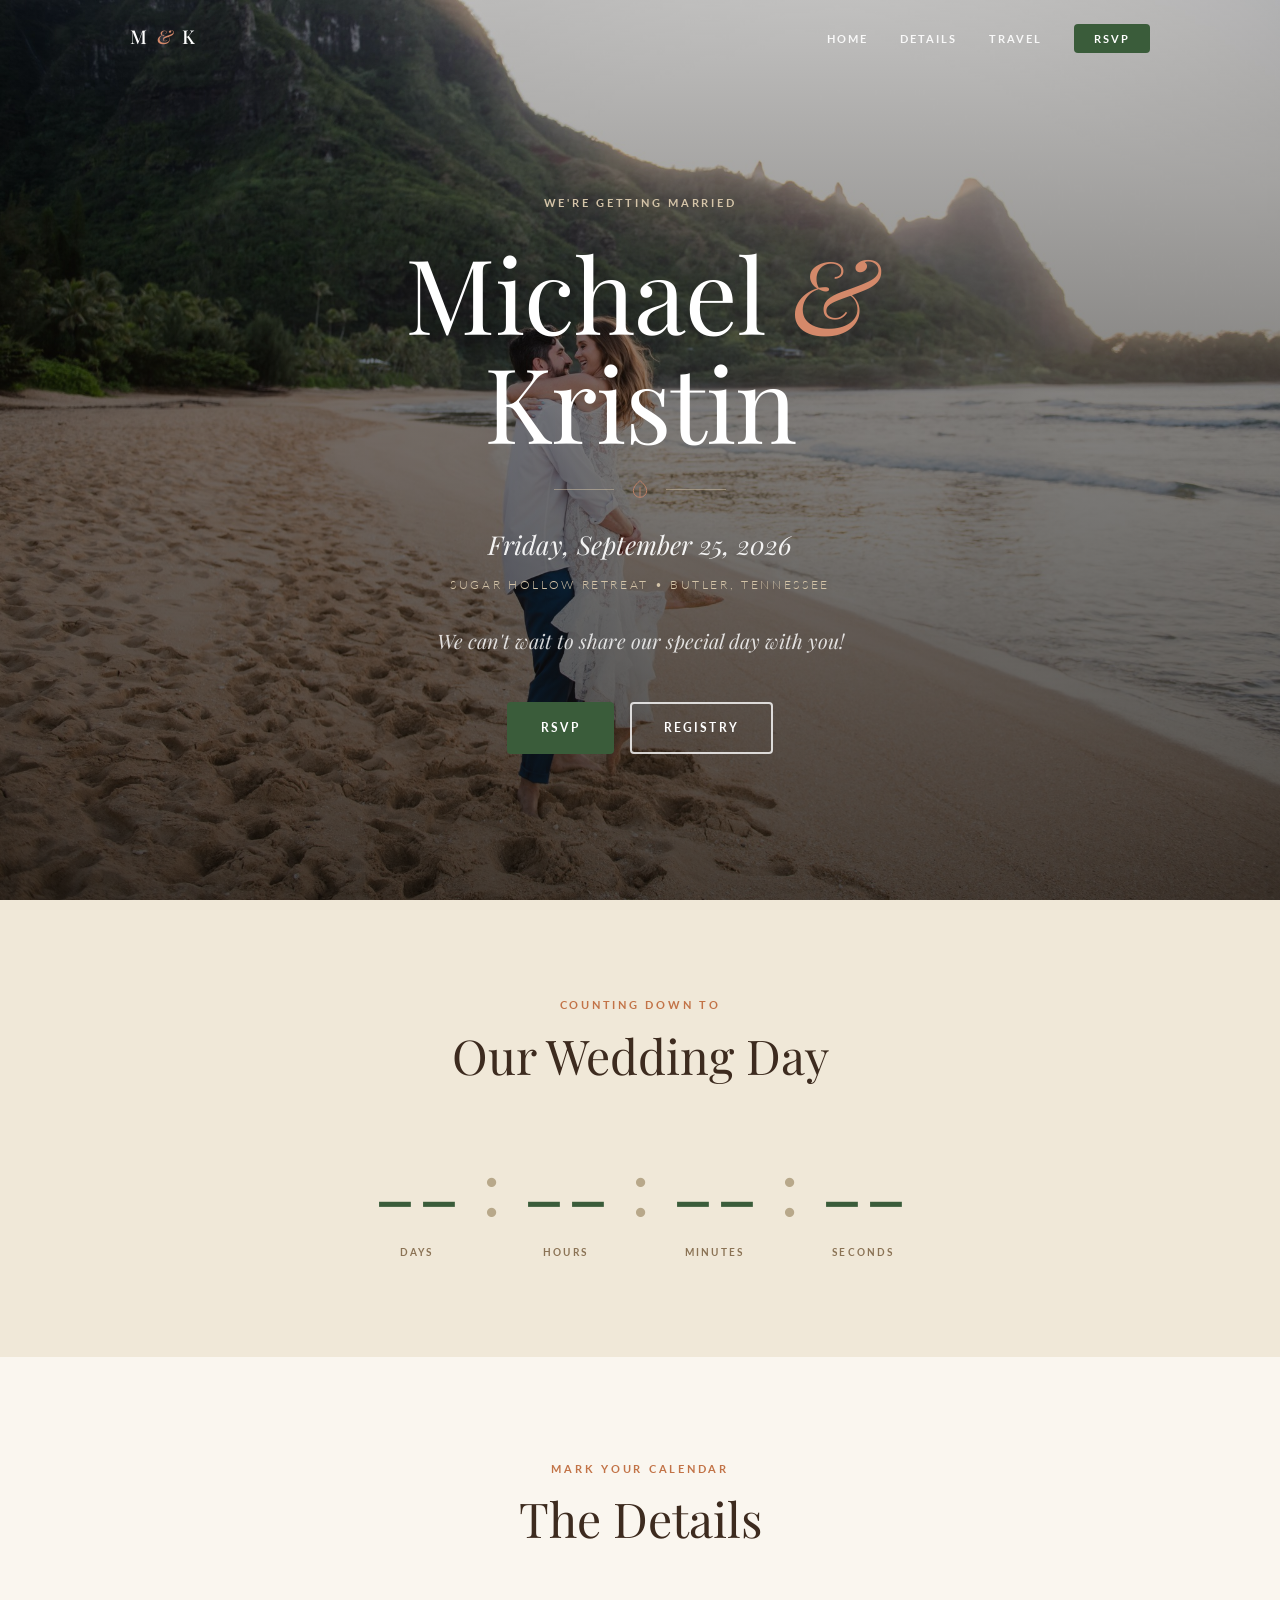
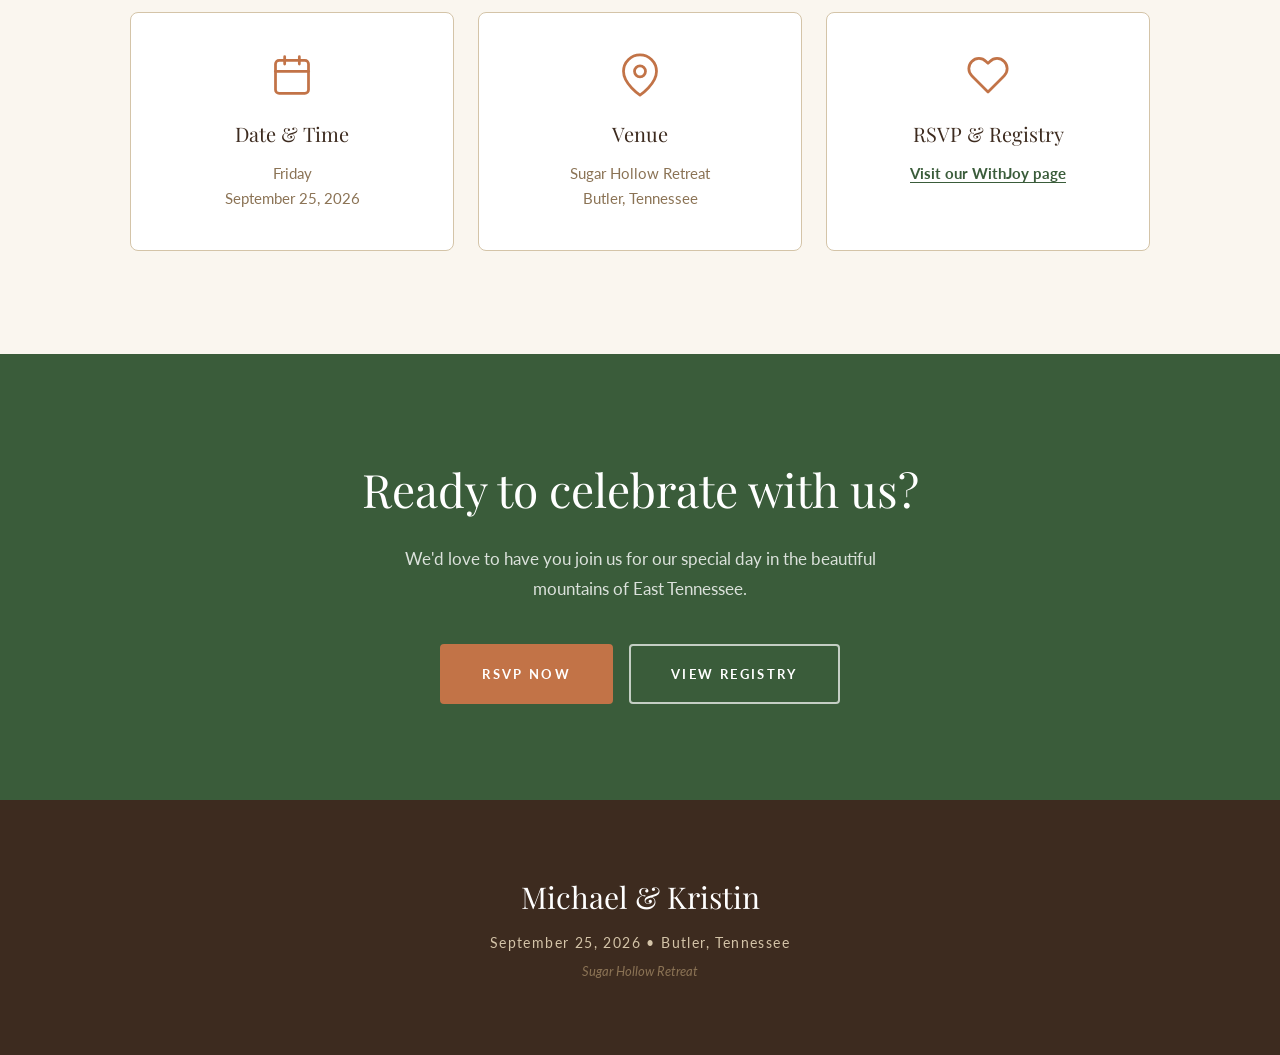
==== public/index.html @ 4829cf4d "Serve as a Worker with static assets; fix broken deploys and asset exposure Production has been froz" ====
<!DOCTYPE html>
<html lang="en">
<head>
  <meta charset="UTF-8">
  <meta name="viewport" content="width=device-width, initial-scale=1.0">
  <title>Michael &amp; Kristin's Wedding | September 25, 2026 | Butler, TN</title>
  <meta name="description" content="Join Michael &amp; Kristin as they celebrate their wedding on Friday, September 25, 2026 at Sugar Hollow Retreat in Butler, Tennessee.">
  <link rel="canonical" href="https://kristinmichael.com/">

  <!-- Open Graph -->
  <meta property="og:type" content="website">
  <meta property="og:url" content="https://kristinmichael.com/">
  <meta property="og:title" content="Michael &amp; Kristin's Wedding | September 25, 2026">
  <meta property="og:description" content="Join us on Friday, September 25, 2026 at Sugar Hollow Retreat in Butler, Tennessee.">
  <meta property="og:image" content="https://kristinmichael.com/images/og-cover.jpg">

  <!-- Google Fonts -->
  <link rel="preconnect" href="https://fonts.googleapis.com">
  <link rel="preconnect" href="https://fonts.gstatic.com" crossorigin>
  <link href="https://fonts.googleapis.com/css2?family=Playfair+Display:ital,wght@0,400;0,500;1,400;1,500&family=Lato:wght@300;400;700&display=swap" rel="stylesheet">

  <link rel="stylesheet" href="style.css">

  <!-- JSON-LD Event Schema -->
  <script type="application/ld+json">
  {
    "@context": "https://schema.org",
    "@type": "Event",
    "name": "Michael & Kristin's Wedding",
    "startDate": "2026-09-25T16:00:00-05:00",
    "endDate": "2026-09-26T00:00:00-05:00",
    "eventStatus": "https://schema.org/EventScheduled",
    "eventAttendanceMode": "https://schema.org/OfflineEventAttendanceMode",
    "location": {
      "@type": "Place",
      "name": "Sugar Hollow Retreat",
      "address": {
        "@type": "PostalAddress",
        "addressLocality": "Butler",
        "addressRegion": "TN",
        "addressCountry": "US"
      }
    },
    "url": "https://kristinmichael.com/",
    "description": "The wedding celebration of Michael and Kristin at Sugar Hollow Retreat in Butler, Tennessee.",
    "organizer": [
      { "@type": "Person", "name": "Michael" },
      { "@type": "Person", "name": "Kristin" }
    ]
  }
  </script>
</head>
<body>

  <!-- ── HEADER ───────────────────────────────────────────── -->
  <header class="site-header" role="banner">
    <nav class="nav-container" aria-label="Main navigation">
      <a href="/" class="nav-logo" aria-label="Michael &amp; Kristin — home">
        M <span class="nav-amp">&amp;</span> K
      </a>

      <button
        class="nav-toggle"
        aria-expanded="false"
        aria-controls="nav-menu"
        aria-label="Open navigation menu"
      >
        <span class="hamburger-line"></span>
        <span class="hamburger-line"></span>
        <span class="hamburger-line"></span>
      </button>

      <ul class="nav-menu" id="nav-menu" role="list">
        <li><a href="/" class="nav-link" aria-current="page">Home</a></li>
        <li><a href="#details" class="nav-link">Details</a></li>
        <li><a href="/travel" class="nav-link">Travel</a></li>
        <li>
          <a
            href="https://withjoy.com/michael-kristin-2026/"
            class="nav-link nav-link--cta"
            target="_blank"
            rel="noopener noreferrer"
          >RSVP</a>
        </li>
      </ul>
    </nav>
  </header>

  <main id="main-content">

    <!-- ── HERO ─────────────────────────────────────────────── -->
    <section class="hero" aria-label="Wedding announcement">
      <div
        class="hero-bg"
        role="img"
        aria-label="Scenic mountain view at Sugar Hollow Retreat, Butler, Tennessee"
      ></div>
      <div class="hero-overlay" aria-hidden="true"></div>

      <div class="hero-content">
        <p class="eyebrow">We're getting married</p>

        <h1 class="hero-names">
          Michael <span class="amp-italic">&amp;</span> Kristin
        </h1>

        <div class="ornament" aria-hidden="true">
          <span class="ornament-line"></span>
          <svg class="ornament-leaf" viewBox="0 0 24 24" fill="none" xmlns="http://www.w3.org/2000/svg" aria-hidden="true">
            <path d="M12 2C12 2 4 8 4 14a8 8 0 0 0 16 0C20 8 12 2 12 2z" stroke="currentColor" stroke-width="1.2" stroke-linejoin="round"/>
            <line x1="12" y1="22" x2="12" y2="10" stroke="currentColor" stroke-width="1.2"/>
          </svg>
          <span class="ornament-line"></span>
        </div>

        <p class="hero-date">Friday, September 25, 2026</p>
        <p class="hero-location">Sugar Hollow Retreat &bull; Butler, Tennessee</p>
        <p class="hero-tagline">We can't wait to share our special day with you!</p>

        <div class="hero-buttons">
          <a
            href="https://withjoy.com/michael-kristin-2026/"
            class="btn btn-primary"
            target="_blank"
            rel="noopener noreferrer"
          >RSVP</a>
          <a
            href="https://withjoy.com/michael-kristin-2026/"
            class="btn btn-ghost"
            target="_blank"
            rel="noopener noreferrer"
          >Registry</a>
        </div>
      </div>
    </section>

    <!-- ── COUNTDOWN ─────────────────────────────────────────── -->
    <section class="countdown-section" aria-label="Countdown to the wedding">
      <div class="container">
        <p class="eyebrow eyebrow--dark">Counting down to</p>
        <h2 class="section-title">Our Wedding Day</h2>

        <div
          class="countdown"
          id="countdown"
          role="timer"
          aria-live="off"
          aria-label="Time remaining until the wedding"
        >
          <div class="unit">
            <span class="unit-number" id="cd-days">--</span>
            <span class="unit-label">Days</span>
          </div>
          <span class="unit-sep" aria-hidden="true">:</span>
          <div class="unit">
            <span class="unit-number" id="cd-hours">--</span>
            <span class="unit-label">Hours</span>
          </div>
          <span class="unit-sep" aria-hidden="true">:</span>
          <div class="unit">
            <span class="unit-number" id="cd-minutes">--</span>
            <span class="unit-label">Minutes</span>
          </div>
          <span class="unit-sep" aria-hidden="true">:</span>
          <div class="unit">
            <span class="unit-number" id="cd-seconds">--</span>
            <span class="unit-label">Seconds</span>
          </div>
        </div>
      </div>
    </section>

    <!-- ── DETAILS ───────────────────────────────────────────── -->
    <section class="details-section" id="details" aria-labelledby="details-heading">
      <div class="container">
        <p class="eyebrow eyebrow--dark">Mark your calendar</p>
        <h2 class="section-title" id="details-heading">The Details</h2>

        <div class="cards">

          <article class="card">
            <div class="card-icon" aria-hidden="true">
              <svg viewBox="0 0 24 24" fill="none" stroke="currentColor" stroke-width="1.5" stroke-linecap="round" stroke-linejoin="round">
                <rect x="3" y="4" width="18" height="18" rx="2"/>
                <line x1="16" y1="2" x2="16" y2="6"/>
                <line x1="8" y1="2" x2="8" y2="6"/>
                <line x1="3" y1="10" x2="21" y2="10"/>
              </svg>
            </div>
            <h3 class="card-title">Date &amp; Time</h3>
            <p class="card-body">Friday<br>September 25, 2026</p>
          </article>

          <article class="card">
            <div class="card-icon" aria-hidden="true">
              <svg viewBox="0 0 24 24" fill="none" stroke="currentColor" stroke-width="1.5" stroke-linecap="round" stroke-linejoin="round">
                <path d="M21 10c0 7-9 13-9 13S3 17 3 10a9 9 0 0 1 18 0z"/>
                <circle cx="12" cy="10" r="3"/>
              </svg>
            </div>
            <h3 class="card-title">Venue</h3>
            <p class="card-body">Sugar Hollow Retreat<br>Butler, Tennessee</p>
          </article>

          <article class="card">
            <div class="card-icon" aria-hidden="true">
              <svg viewBox="0 0 24 24" fill="none" stroke="currentColor" stroke-width="1.5" stroke-linecap="round" stroke-linejoin="round">
                <path d="M20.84 4.61a5.5 5.5 0 0 0-7.78 0L12 5.67l-1.06-1.06a5.5 5.5 0 0 0-7.78 7.78l1.06 1.06L12 21.23l7.78-7.78 1.06-1.06a5.5 5.5 0 0 0 0-7.78z"/>
              </svg>
            </div>
            <h3 class="card-title">RSVP &amp; Registry</h3>
            <p class="card-body">
              <a
                href="https://withjoy.com/michael-kristin-2026/"
                class="text-link"
                target="_blank"
                rel="noopener noreferrer"
              >Visit our WithJoy page</a>
            </p>
          </article>

        </div>
      </div>
    </section>

    <!-- ── CTA ───────────────────────────────────────────────── -->
    <section class="cta-section" aria-label="RSVP call to action">
      <div class="container">
        <h2 class="cta-title">Ready to celebrate with us?</h2>
        <p class="cta-body">
          We'd love to have you join us for our special day in the beautiful mountains
          of East Tennessee.
        </p>
        <div class="cta-buttons">
          <a
            href="https://withjoy.com/michael-kristin-2026/"
            class="btn btn-terracotta btn-lg"
            target="_blank"
            rel="noopener noreferrer"
          >RSVP Now</a>
          <a
            href="https://withjoy.com/michael-kristin-2026/"
            class="btn btn-ghost-white btn-lg"
            target="_blank"
            rel="noopener noreferrer"
          >View Registry</a>
        </div>
      </div>
    </section>

  </main>

  <!-- ── FOOTER ───────────────────────────────────────────── -->
  <footer class="site-footer" role="contentinfo">
    <div class="container">
      <p class="footer-names">Michael &amp; Kristin</p>
      <p class="footer-date">September 25, 2026 &bull; Butler, Tennessee</p>
      <p class="footer-venue">Sugar Hollow Retreat</p>
    </div>
  </footer>

  <script src="script.js"></script>
</body>
</html>
---- public/style.css ----
/* ============================================================
   Michael & Kristin — kristinmichael.com
   Rustic mountain aesthetic · Warm neutrals · Deep green + terracotta
   ============================================================ */

/* ── Custom Properties ────────────────────────────────────── */
:root {
  --cream:       #FAF6EF;
  --parchment:   #F0E8D8;
  --tan:         #D4C4A8;
  --tan-mid:     #B8A88A;
  --brown-lt:    #8B7355;
  --brown:       #3D2B1F;
  --green:       #3A5C3A;
  --green-lt:    #5C7A5C;
  --green-dark:  #2C4A2C;
  --terra:       #C27347;
  --terra-lt:    #D4896A;
  --gold:        #B89B6F;
  --white:       #FFFFFF;

  --serif: 'Playfair Display', Georgia, serif;
  --sans:  'Lato', system-ui, -apple-system, sans-serif;

  --max-w:  1100px;
  --px:     clamp(1.25rem, 5vw, 2.5rem);
  --radius: 4px;
  --ease:   0.25s ease;
}

/* ── Reset ────────────────────────────────────────────────── */
*, *::before, *::after { box-sizing: border-box; margin: 0; padding: 0; }

html { scroll-behavior: smooth; font-size: 16px; }

body {
  font-family: var(--sans);
  background-color: var(--cream);
  color: var(--brown);
  line-height: 1.7;
  -webkit-font-smoothing: antialiased;
}

img { max-width: 100%; height: auto; display: block; }
a   { color: inherit; text-decoration: none; }
ul  { list-style: none; }

/* ── Layout helpers ───────────────────────────────────────── */
.container {
  max-width: var(--max-w);
  margin: 0 auto;
  padding: 0 var(--px);
}

/* ── Typography helpers ───────────────────────────────────── */
.eyebrow {
  font-family: var(--sans);
  font-size: 0.6875rem;
  font-weight: 700;
  letter-spacing: 0.25em;
  text-transform: uppercase;
  color: var(--terra-lt);
  text-align: center;
  margin-bottom: 0.75rem;
}
.eyebrow--dark { color: var(--terra); }

.section-title {
  font-family: var(--serif);
  font-size: clamp(1.875rem, 4.5vw, 3rem);
  font-weight: 400;
  color: var(--brown);
  text-align: center;
  line-height: 1.2;
  margin-bottom: clamp(2.5rem, 6vw, 4rem);
}

/* ── Buttons ──────────────────────────────────────────────── */
.btn {
  display: inline-block;
  font-family: var(--sans);
  font-size: 0.75rem;
  font-weight: 700;
  letter-spacing: 0.18em;
  text-transform: uppercase;
  padding: 0.875rem 2rem;
  border: 2px solid transparent;
  border-radius: var(--radius);
  cursor: pointer;
  transition:
    background-color var(--ease),
    color var(--ease),
    border-color var(--ease);
  white-space: nowrap;
}

.btn-lg { padding: 1.0625rem 2.5rem; font-size: 0.8125rem; }

/* Green on white */
.btn-primary {
  background-color: var(--green);
  color: var(--white);
  border-color: var(--green);
}
.btn-primary:hover, .btn-primary:focus-visible {
  background-color: var(--green-lt);
  border-color: var(--green-lt);
}

/* Ghost white (hero) */
.btn-ghost {
  background-color: transparent;
  color: var(--white);
  border-color: rgba(255,255,255,0.8);
}
.btn-ghost:hover, .btn-ghost:focus-visible {
  background-color: var(--white);
  color: var(--green);
  border-color: var(--white);
}

/* Terracotta (CTA section) */
.btn-terracotta {
  background-color: var(--terra);
  color: var(--white);
  border-color: var(--terra);
}
.btn-terracotta:hover, .btn-terracotta:focus-visible {
  background-color: var(--terra-lt);
  border-color: var(--terra-lt);
}

/* Ghost white (on green CTA) */
.btn-ghost-white {
  background-color: transparent;
  color: var(--white);
  border-color: rgba(255,255,255,0.7);
}
.btn-ghost-white:hover, .btn-ghost-white:focus-visible {
  background-color: var(--white);
  color: var(--green);
  border-color: var(--white);
}

.btn:focus-visible {
  outline: 3px solid var(--terra);
  outline-offset: 3px;
}

/* ── Header / Nav ─────────────────────────────────────────── */
.site-header {
  position: fixed;
  top: 0; left: 0; right: 0;
  z-index: 200;
  transition: background-color var(--ease), box-shadow var(--ease);
}

.site-header.scrolled {
  background-color: var(--cream);
  box-shadow: 0 2px 20px rgba(61, 43, 31, 0.1);
}

.nav-container {
  max-width: var(--max-w);
  margin: 0 auto;
  padding: 1.25rem var(--px);
  display: flex;
  align-items: center;
  justify-content: space-between;
}

.nav-logo {
  font-family: var(--serif);
  font-size: 1.1875rem;
  font-weight: 500;
  letter-spacing: 0.12em;
  color: var(--white);
  transition: color var(--ease);
}
.site-header.scrolled .nav-logo { color: var(--brown); }

.nav-amp { color: var(--terra-lt); font-style: italic; }
.site-header.scrolled .nav-amp { color: var(--terra); }

.nav-menu {
  display: flex;
  align-items: center;
  gap: 2rem;
}

.nav-link {
  font-size: 0.6875rem;
  font-weight: 700;
  letter-spacing: 0.18em;
  text-transform: uppercase;
  color: rgba(255,255,255,0.9);
  padding-bottom: 2px;
  border-bottom: 1px solid transparent;
  transition: color var(--ease), border-color var(--ease);
}
.nav-link:hover { border-bottom-color: var(--terra-lt); }
.site-header.scrolled .nav-link { color: var(--brown); }
.site-header.scrolled .nav-link:hover { border-bottom-color: var(--terra); }

.nav-link--cta {
  background-color: var(--green);
  color: var(--white) !important;
  padding: 0.5rem 1.25rem;
  border-radius: var(--radius);
  border-bottom: none !important;
  transition: background-color var(--ease);
}
.nav-link--cta:hover,
.nav-link--cta:focus-visible { background-color: var(--green-lt); }

/* Hamburger */
.nav-toggle {
  display: none;
  flex-direction: column;
  justify-content: center;
  gap: 5px;
  width: 40px;
  height: 40px;
  background: none;
  border: none;
  cursor: pointer;
  padding: 0.5rem;
  border-radius: var(--radius);
  z-index: 210;
}

.hamburger-line {
  display: block;
  width: 22px;
  height: 2px;
  background-color: var(--white);
  border-radius: 2px;
  transition: transform var(--ease), opacity var(--ease), background-color var(--ease);
}
.site-header.scrolled .hamburger-line { background-color: var(--brown); }
.nav-toggle[aria-expanded="true"] .hamburger-line { background-color: var(--white); }

.nav-toggle[aria-expanded="true"] .hamburger-line:nth-child(1) { transform: translateY(7px) rotate(45deg); }
.nav-toggle[aria-expanded="true"] .hamburger-line:nth-child(2) { opacity: 0; transform: scaleX(0); }
.nav-toggle[aria-expanded="true"] .hamburger-line:nth-child(3) { transform: translateY(-7px) rotate(-45deg); }

.nav-toggle:focus-visible {
  outline: 3px solid var(--terra);
  outline-offset: 2px;
}

/* ── Hero ─────────────────────────────────────────────────── */
.hero {
  position: relative;
  min-height: 100svh;
  display: flex;
  align-items: center;
  justify-content: center;
  text-align: center;
  overflow: hidden;
}

/* ── PHOTO SWAP INSTRUCTIONS ──────────────────────────────
   Replace the gradient below with your real hero photo:
   background-image: url('images/hero-couple.jpg');
   Keep background-size: cover and background-position: center.
   ────────────────────────────────────────────────────────── */
.hero-bg {
  position: absolute;
  inset: 0;
  background-image: url('images/hero-couple.jpg');
  background-size: cover;
  background-position: center top;
  /* Placeholder gradient — remove once a real photo is in /images/ */
  background-color: #1E2E1A;
  background-image:
    url('images/hero-couple.jpg'),
    linear-gradient(155deg, #1C2E18 0%, #2E4420 30%, #4A3824 60%, #1E1810 100%);
}

.hero-overlay {
  position: absolute;
  inset: 0;
  background: linear-gradient(
    to bottom,
    rgba(15, 12, 8, 0.25) 0%,
    rgba(15, 12, 8, 0.52) 45%,
    rgba(15, 12, 8, 0.72) 100%
  );
}

.hero-content {
  position: relative;
  z-index: 1;
  padding: 7rem var(--px) 4rem;
  max-width: 720px;
  color: var(--white);
}

.hero .eyebrow {
  color: var(--tan);
  margin-bottom: 1.5rem;
}

.hero-names {
  font-family: var(--serif);
  font-size: clamp(3.25rem, 11vw, 6.5rem);
  font-weight: 400;
  line-height: 1.05;
  letter-spacing: -0.01em;
  margin-bottom: 1.5rem;
}

.amp-italic {
  font-style: italic;
  color: var(--terra-lt);
}

/* Botanical ornament */
.ornament {
  display: flex;
  align-items: center;
  justify-content: center;
  gap: 1rem;
  margin-bottom: 1.5rem;
}
.ornament-line {
  display: block;
  width: 60px;
  height: 1px;
  background-color: rgba(212, 196, 168, 0.5);
}
.ornament-leaf {
  width: 20px;
  height: 20px;
  color: var(--terra-lt);
  opacity: 0.8;
}

.hero-date {
  font-family: var(--serif);
  font-size: clamp(1.125rem, 3vw, 1.625rem);
  font-style: italic;
  color: rgba(255,255,255,0.92);
  margin-bottom: 0.5rem;
}

.hero-location {
  font-size: 0.75rem;
  font-weight: 300;
  letter-spacing: 0.22em;
  text-transform: uppercase;
  color: var(--tan);
  margin-bottom: 1.75rem;
}

.hero-tagline {
  font-family: var(--serif);
  font-size: clamp(1rem, 2.5vw, 1.25rem);
  font-style: italic;
  color: rgba(255,255,255,0.82);
  margin-bottom: 2.75rem;
}

.hero-buttons {
  display: flex;
  gap: 1rem;
  justify-content: center;
  flex-wrap: wrap;
}

/* ── Countdown ────────────────────────────────────────────── */
.countdown-section {
  background-color: var(--parchment);
  padding: clamp(4rem, 8vw, 6rem) 0;
}

.countdown {
  display: flex;
  align-items: flex-start;
  justify-content: center;
  gap: 0.75rem;
  flex-wrap: wrap;
}

.unit {
  display: flex;
  flex-direction: column;
  align-items: center;
  min-width: 90px;
}

.unit-number {
  font-family: var(--serif);
  font-size: clamp(3rem, 9vw, 5.5rem);
  font-weight: 400;
  color: var(--green);
  line-height: 1;
  margin-bottom: 0.5rem;
  font-variant-numeric: tabular-nums;
  min-width: 2ch;
  display: inline-block;
  text-align: center;
}

.unit-label {
  font-size: 0.625rem;
  font-weight: 700;
  letter-spacing: 0.22em;
  text-transform: uppercase;
  color: var(--brown-lt);
}

.unit-sep {
  font-family: var(--serif);
  font-size: clamp(2.5rem, 7vw, 4.5rem);
  color: var(--tan-mid);
  line-height: 1;
  margin-top: 0.125rem;
}

.countdown-complete {
  font-family: var(--serif);
  font-size: 2rem;
  font-style: italic;
  color: var(--green);
  text-align: center;
  padding: 2rem;
}

/* ── Details cards ────────────────────────────────────────── */
.details-section {
  padding: clamp(4rem, 8vw, 6.5rem) 0;
  background-color: var(--cream);
}

.cards {
  display: grid;
  grid-template-columns: repeat(auto-fit, minmax(240px, 1fr));
  gap: 1.5rem;
}

.card {
  text-align: center;
  padding: 2.5rem 2rem;
  border: 1px solid var(--tan);
  border-radius: 8px;
  background-color: var(--white);
  transition: box-shadow var(--ease), transform var(--ease);
}
.card:hover {
  box-shadow: 0 8px 32px rgba(61, 43, 31, 0.09);
  transform: translateY(-2px);
}

.card-icon {
  width: 44px;
  height: 44px;
  margin: 0 auto 1.25rem;
  color: var(--terra);
}
.card-icon svg { width: 100%; height: 100%; }

.card-title {
  font-family: var(--serif);
  font-size: 1.25rem;
  font-weight: 400;
  color: var(--brown);
  margin-bottom: 0.625rem;
}

.card-body {
  font-size: 0.9375rem;
  color: var(--brown-lt);
  line-height: 1.65;
}

.text-link {
  color: var(--green);
  font-weight: 700;
  border-bottom: 1px solid currentColor;
  transition: color var(--ease);
}
.text-link:hover, .text-link:focus-visible {
  color: var(--terra);
}
.text-link:focus-visible {
  outline: 3px solid var(--terra);
  outline-offset: 2px;
  border-radius: 2px;
}

/* ── CTA ──────────────────────────────────────────────────── */
.cta-section {
  background-color: var(--green);
  padding: clamp(4rem, 8vw, 6rem) 0;
  text-align: center;
}

.cta-title {
  font-family: var(--serif);
  font-size: clamp(1.75rem, 4vw, 2.875rem);
  font-weight: 400;
  color: var(--white);
  margin-bottom: 1rem;
}

.cta-body {
  font-size: 1.0625rem;
  color: rgba(255,255,255,0.82);
  max-width: 540px;
  margin: 0 auto 2.5rem;
  line-height: 1.75;
}

.cta-buttons {
  display: flex;
  gap: 1rem;
  justify-content: center;
  flex-wrap: wrap;
}

/* ── Footer ───────────────────────────────────────────────── */
.site-footer {
  background-color: var(--brown);
  color: var(--tan);
  padding: clamp(3rem, 6vw, 4.5rem) 0;
  text-align: center;
}

.footer-names {
  font-family: var(--serif);
  font-size: 1.875rem;
  font-weight: 400;
  color: var(--white);
  margin-bottom: 0.5rem;
}

.footer-date {
  font-size: 0.875rem;
  letter-spacing: 0.1em;
  margin-bottom: 0.375rem;
}

.footer-venue {
  font-size: 0.8125rem;
  font-style: italic;
  color: var(--brown-lt);
}

/* ── Mobile ───────────────────────────────────────────────── */
@media (max-width: 768px) {

  .nav-toggle { display: flex; }

  .nav-menu {
    position: fixed;
    inset: 0;
    background-color: var(--green-dark);
    flex-direction: column;
    justify-content: center;
    gap: 2.5rem;
    transform: translateX(100%);
    transition: transform 0.35s cubic-bezier(0.4, 0, 0.2, 1);
    z-index: 199;
  }
  .nav-menu.is-open { transform: translateX(0); }

  .nav-link {
    font-size: 0.875rem;
    color: rgba(255,255,255,0.9) !important;
    border-bottom-color: transparent !important;
    letter-spacing: 0.22em;
  }
  .nav-link:hover { border-bottom-color: var(--terra-lt) !important; }

  .nav-link--cta {
    background-color: var(--terra) !important;
    padding: 0.75rem 2rem !important;
    border-radius: var(--radius);
  }

  .unit-sep { display: none; }

  .countdown { gap: 2rem; }

  .hero-buttons { flex-direction: column; align-items: center; }
  .hero-buttons .btn { min-width: 200px; }

  .cta-buttons { flex-direction: column; align-items: center; }
  .cta-buttons .btn { min-width: 220px; }
}

/* ── Reduced motion ───────────────────────────────────────── */
@media (prefers-reduced-motion: reduce) {
  *, *::before, *::after {
    animation-duration: 0.01ms !important;
    transition-duration: 0.01ms !important;
  }
  html { scroll-behavior: auto; }
}

/* ── Travel board ─────────────────────────────────────────── */

/* Solid header variant for pages without a dark hero */
.site-header--solid {
  background-color: var(--cream);
  box-shadow: 0 2px 20px rgba(61, 43, 31, 0.1);
}
.site-header--solid .nav-logo { color: var(--brown); }
.site-header--solid .nav-amp { color: var(--terra); }
.site-header--solid .nav-link { color: var(--brown); }
.site-header--solid .nav-link:hover { border-bottom-color: var(--terra); }
.site-header--solid .hamburger-line { background-color: var(--brown); }
.site-header--solid .nav-toggle[aria-expanded="true"] .hamburger-line { background-color: var(--white); }

.travel-main {
  padding: clamp(7rem, 12vw, 9rem) 0 clamp(4rem, 8vw, 6rem);
  background-color: var(--cream);
  min-height: 70vh;
}

.travel-intro {
  max-width: 640px;
  margin: -1.5rem auto 2.5rem;
  text-align: center;
  color: var(--brown-lt);
}

/* Form inputs */
.field { margin-bottom: 1.125rem; }
.field--narrow { max-width: 260px; }

.field-label {
  display: block;
  font-size: 0.6875rem;
  font-weight: 700;
  letter-spacing: 0.14em;
  text-transform: uppercase;
  color: var(--brown-lt);
  margin-bottom: 0.375rem;
}
.req { color: var(--terra); }
.opt { text-transform: none; letter-spacing: 0; font-weight: 400; }

input[type="text"], input[type="email"], input[type="tel"],
input[type="password"], input[type="date"], input[type="number"],
input:not([type]) {
  width: 100%;
  font-family: var(--sans);
  font-size: 1rem;
  color: var(--brown);
  background-color: var(--white);
  border: 1px solid var(--tan);
  border-radius: var(--radius);
  padding: 0.625rem 0.75rem;
  transition: border-color var(--ease);
}
input:focus-visible {
  outline: 3px solid var(--terra);
  outline-offset: 1px;
  border-color: var(--terra);
}

.field-hint {
  font-size: 0.8125rem;
  color: var(--brown-lt);
  margin-top: 0.25rem;
}

.form-error {
  color: var(--terra);
  font-weight: 700;
  font-size: 0.9375rem;
  margin: 0.75rem 0;
}

/* Gate */
.gate-box {
  max-width: 460px;
  margin: 0 auto;
}
.gate-box .card-body { margin-bottom: 1.25rem; }
.gate-box .field { text-align: left; }
.gate-box .btn { margin-top: 0.5rem; }

/* Post form card */
.form-card {
  text-align: left;
  margin-bottom: 3rem;
}
.form-card .card-title { text-align: center; margin-bottom: 1.5rem; }

.form-grid {
  display: grid;
  grid-template-columns: repeat(auto-fit, minmax(220px, 1fr));
  gap: 0 1.25rem;
}

.ride-fieldset, .leg-fieldset {
  border: 1px solid var(--parchment);
  border-radius: var(--radius);
  padding: 1rem 1.25rem 0.5rem;
  margin-bottom: 1.25rem;
}
.ride-fieldset legend, .leg-fieldset legend { padding: 0 0.5rem; }

.radio-row {
  display: flex;
  flex-wrap: wrap;
  gap: 0.5rem 1.75rem;
  margin-bottom: 1rem;
}
.radio-label {
  display: flex;
  align-items: center;
  gap: 0.5rem;
  font-size: 0.9375rem;
  cursor: pointer;
}
.radio-label input { accent-color: var(--green); }

.leg-grid {
  display: grid;
  grid-template-columns: repeat(auto-fit, minmax(260px, 1fr));
  gap: 0 1.25rem;
}

.form-actions {
  display: flex;
  gap: 1rem;
  flex-wrap: wrap;
  margin-top: 0.5rem;
}

.btn-secondary {
  background-color: transparent;
  color: var(--green);
  border-color: var(--green);
}
.btn-secondary:hover, .btn-secondary:focus-visible {
  background-color: var(--green);
  color: var(--white);
}

/* Posts list */
.posts-heading {
  font-family: var(--serif);
  font-size: clamp(1.5rem, 3.5vw, 2rem);
  font-weight: 400;
  text-align: center;
  margin-bottom: 1.75rem;
}

.posts-empty {
  text-align: center;
  color: var(--brown-lt);
  font-style: italic;
}

.posts-list {
  display: grid;
  grid-template-columns: repeat(auto-fill, minmax(300px, 1fr));
  gap: 1.25rem;
}

.post-card {
  text-align: left;
  padding: 1.5rem 1.5rem 1.25rem;
}

.post-head {
  display: flex;
  align-items: baseline;
  justify-content: space-between;
  gap: 0.75rem;
  flex-wrap: wrap;
  margin-bottom: 0.75rem;
}

.post-name {
  font-family: var(--serif);
  font-size: 1.25rem;
  font-weight: 400;
  color: var(--brown);
}

.post-badge {
  font-size: 0.625rem;
  font-weight: 700;
  letter-spacing: 0.12em;
  text-transform: uppercase;
  color: var(--white);
  padding: 0.25rem 0.625rem;
  border-radius: 999px;
  white-space: nowrap;
}
.post-badge--need  { background-color: var(--terra); }
.post-badge--offer { background-color: var(--green); }
.post-badge--info  { background-color: var(--tan-mid); }

.post-leg {
  font-size: 0.9375rem;
  color: var(--brown-lt);
}
.post-leg strong { color: var(--brown); font-weight: 700; }

.post-contact {
  font-size: 0.9375rem;
  color: var(--brown-lt);
  margin-top: 0.625rem;
  overflow-wrap: anywhere;
}

.post-actions {
  display: flex;
  gap: 1.25rem;
  margin-top: 1rem;
  padding-top: 0.875rem;
  border-top: 1px solid var(--parchment);
}

.post-action {
  background: none;
  border: none;
  cursor: pointer;
  font-family: var(--sans);
  font-size: 0.6875rem;
  font-weight: 700;
  letter-spacing: 0.14em;
  text-transform: uppercase;
  color: var(--green);
  padding: 0;
  border-bottom: 1px solid transparent;
  transition: color var(--ease), border-color var(--ease);
}
.post-action:hover, .post-action:focus-visible { color: var(--terra); border-bottom-color: var(--terra); }
.post-action:focus-visible { outline: 3px solid var(--terra); outline-offset: 2px; }

/* Author display rules (e.g. .btn) would otherwise override the UA [hidden] rule */
[hidden] { display: none !important; }
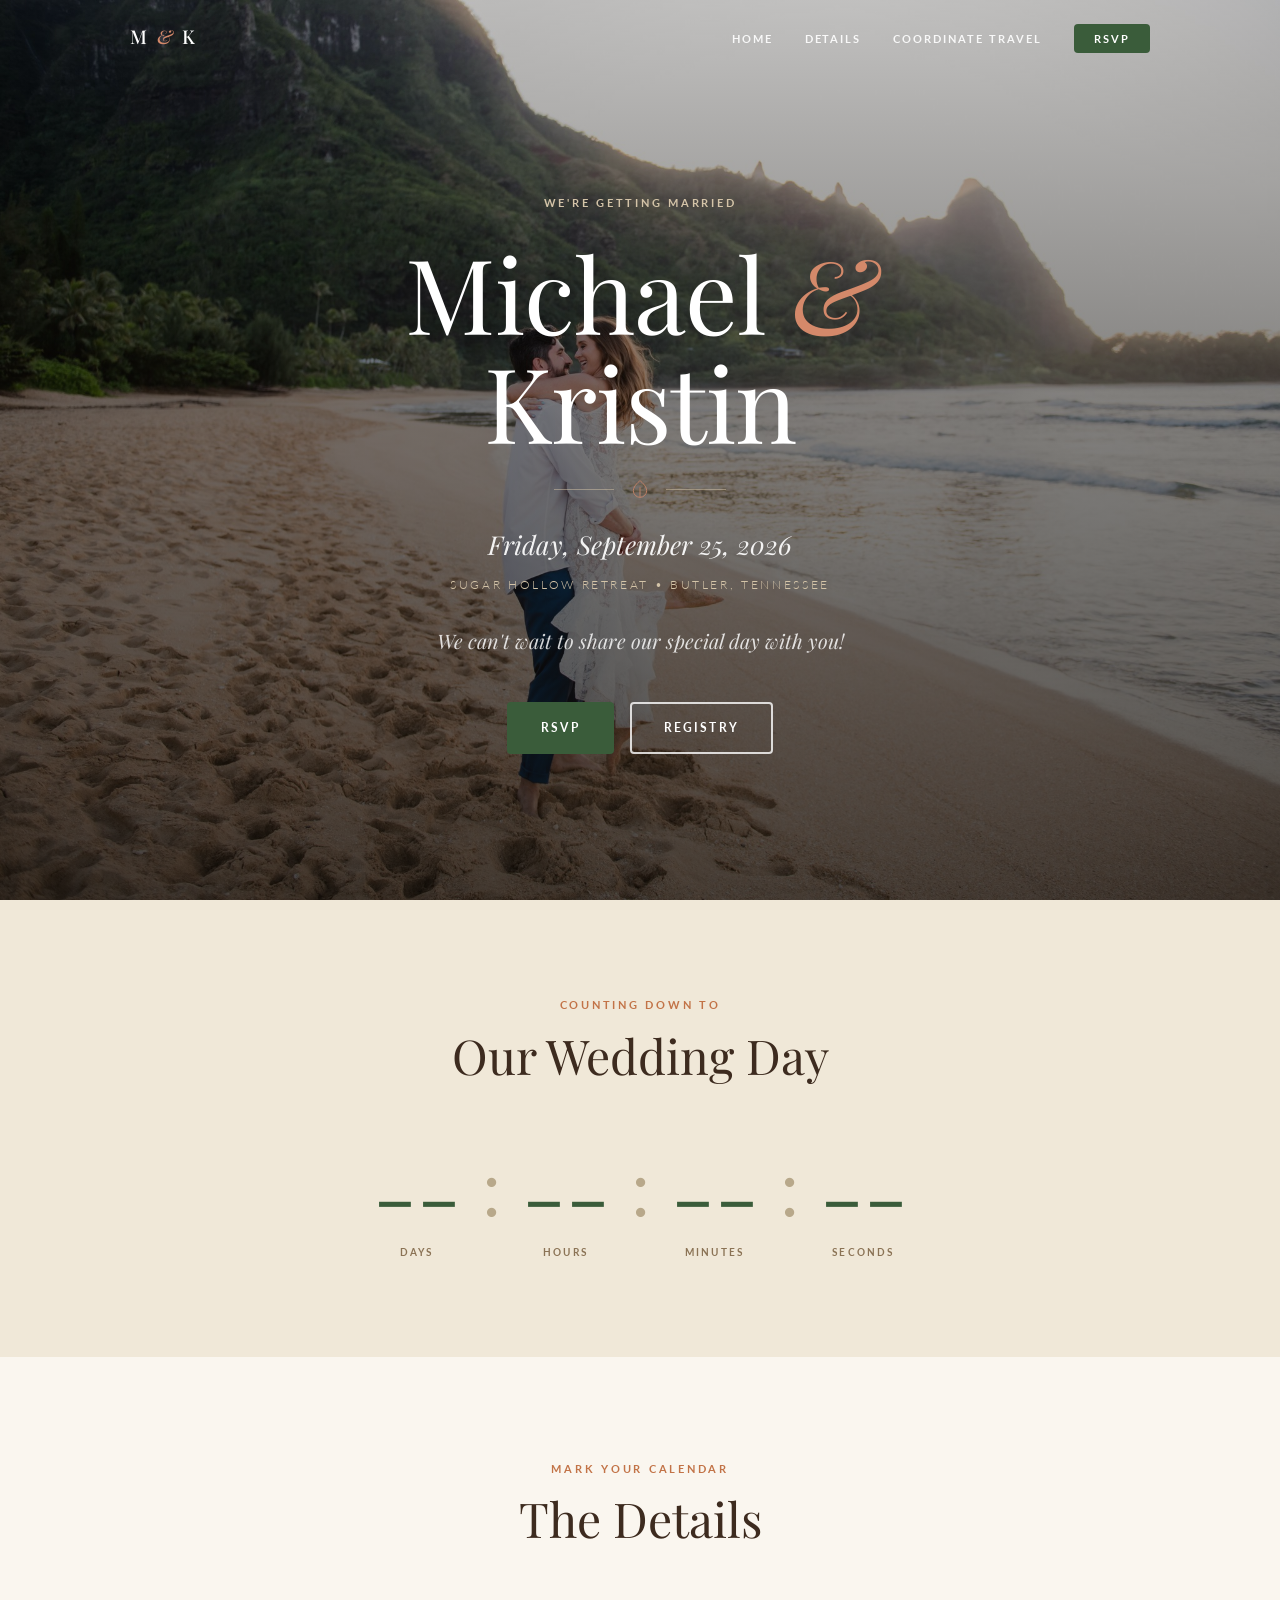
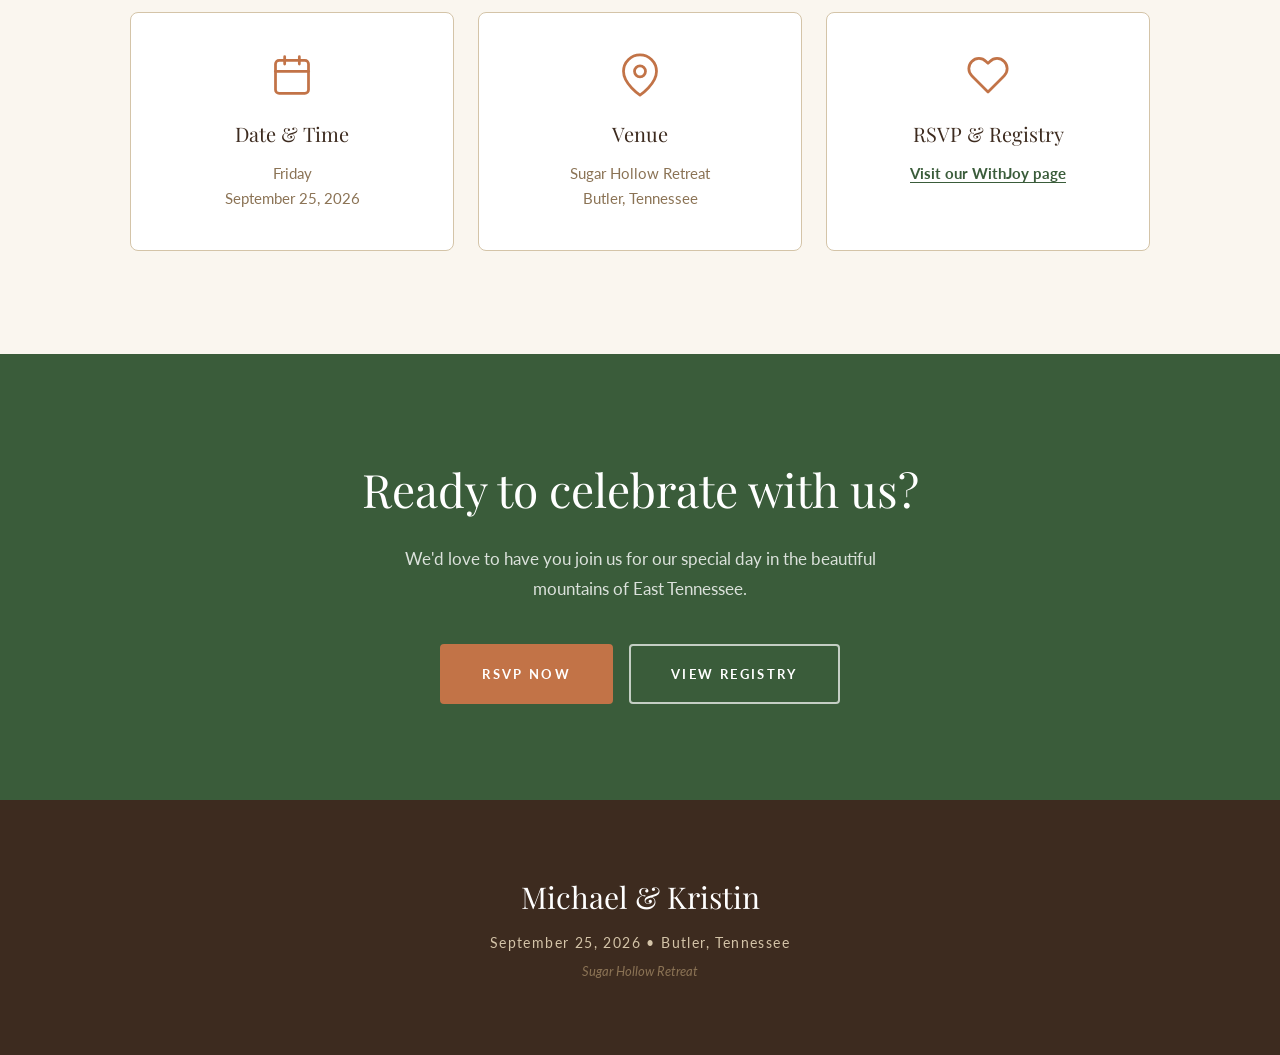
==== commit bbd1f2b4: "Site changes from notes_sitechanges.md + fix logging/scroll/id defects Product changes (notes_sitech" ====
--- a/public/index.html
+++ b/public/index.html
@@ -73,7 +73,7 @@
       <ul class="nav-menu" id="nav-menu" role="list">
         <li><a href="/" class="nav-link" aria-current="page">Home</a></li>
         <li><a href="#details" class="nav-link">Details</a></li>
-        <li><a href="/travel" class="nav-link">Travel</a></li>
+        <li><a href="/travel" class="nav-link">Coordinate Travel</a></li>
         <li>
           <a
             href="https://withjoy.com/michael-kristin-2026/"
--- a/public/style.css
+++ b/public/style.css
@@ -758,6 +758,20 @@
   font-style: italic;
 }
 
+.posts-section + .posts-section {
+  margin-top: 2.5rem;
+}
+
+.posts-subheading {
+  font-family: var(--serif);
+  font-size: clamp(1.125rem, 2.5vw, 1.375rem);
+  font-weight: 400;
+  color: var(--brown);
+  margin-bottom: 1rem;
+  padding-bottom: 0.5rem;
+  border-bottom: 1px solid var(--parchment);
+}
+
 .posts-list {
   display: grid;
   grid-template-columns: repeat(auto-fill, minmax(300px, 1fr));
@@ -783,6 +797,10 @@
   font-size: 1.25rem;
   font-weight: 400;
   color: var(--brown);
+  /* A long unbroken name (or a pasted token) must wrap, not push the card
+     wider than the viewport. Matches .post-contact below. */
+  overflow-wrap: anywhere;
+  min-width: 0;
 }
 
 .post-badge {
@@ -797,11 +815,13 @@
 }
 .post-badge--need  { background-color: var(--terra); }
 .post-badge--offer { background-color: var(--green); }
-.post-badge--info  { background-color: var(--tan-mid); }
 
 .post-leg {
   font-size: 0.9375rem;
   color: var(--brown-lt);
+  /* Guest-entered airport values can be long unbroken strings; wrap them so a
+     post card never forces the whole page to scroll horizontally on mobile. */
+  overflow-wrap: anywhere;
 }
 .post-leg strong { color: var(--brown); font-weight: 700; }
 
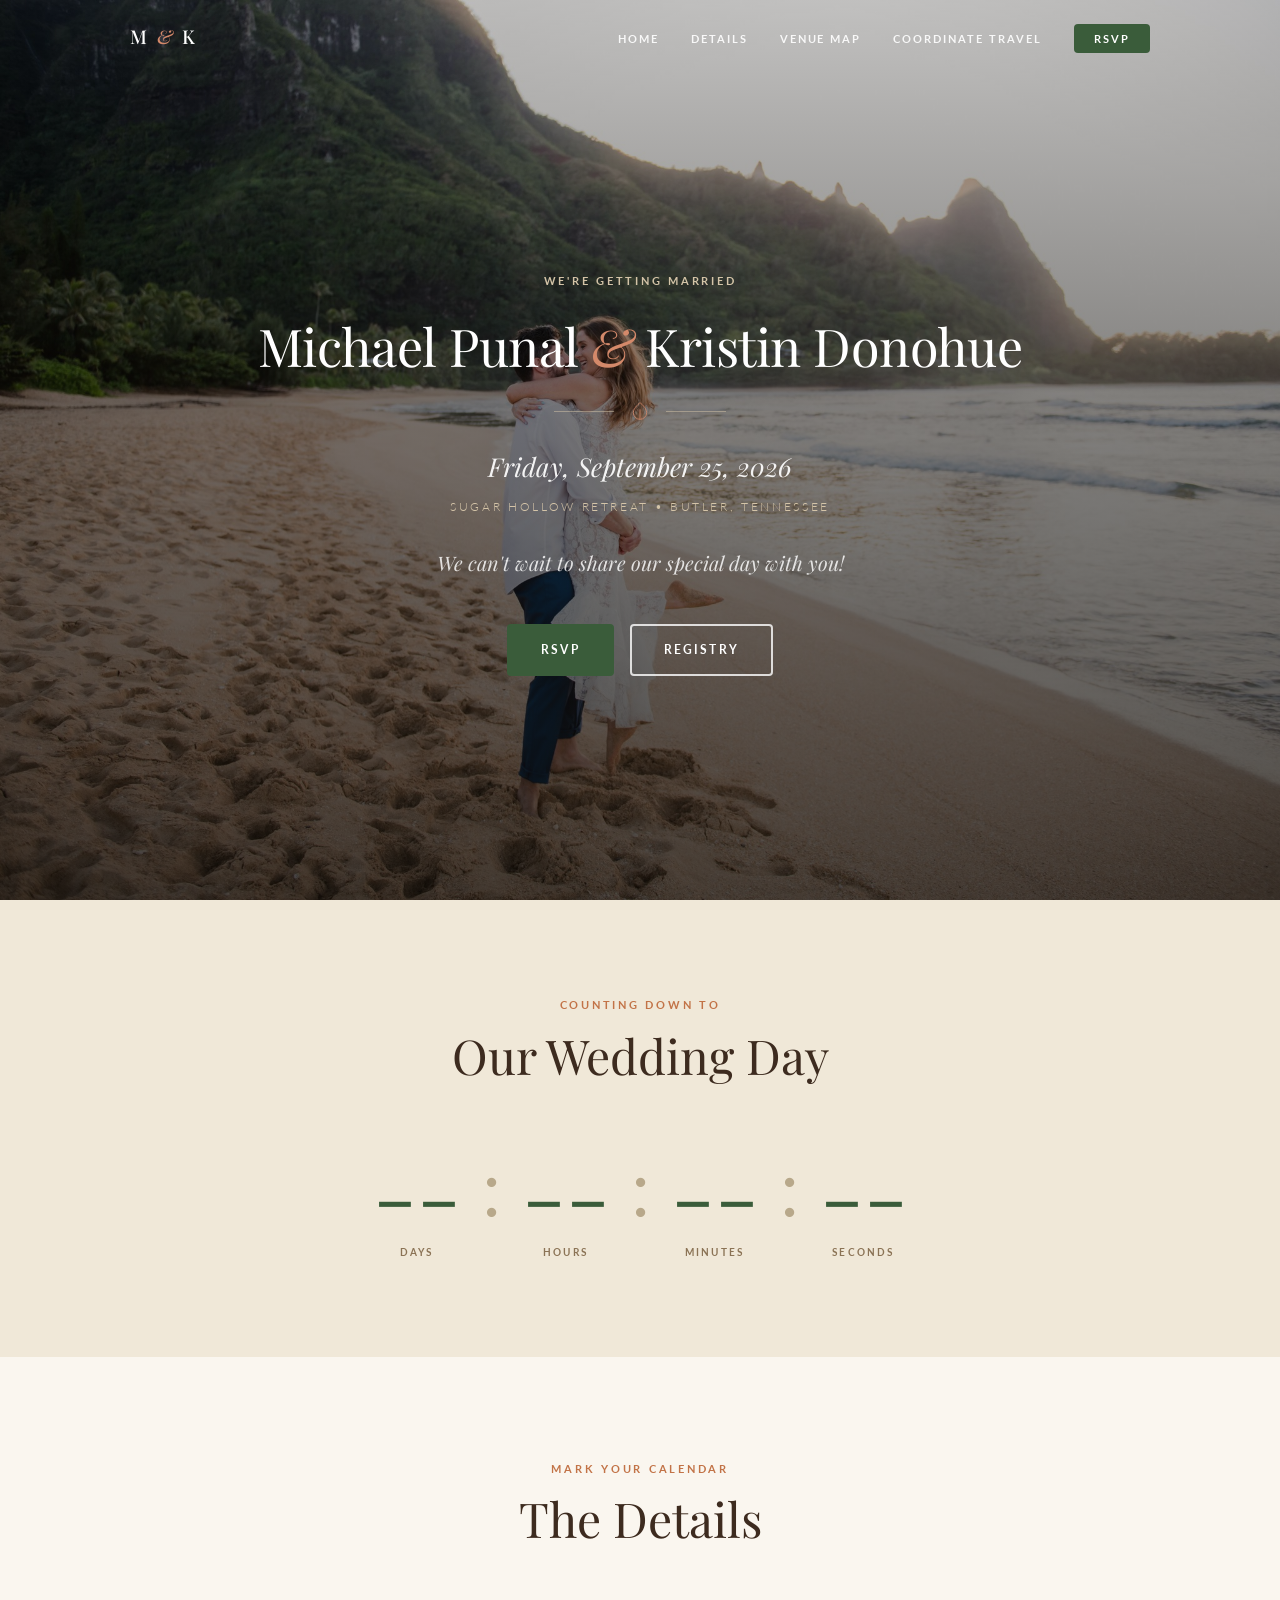
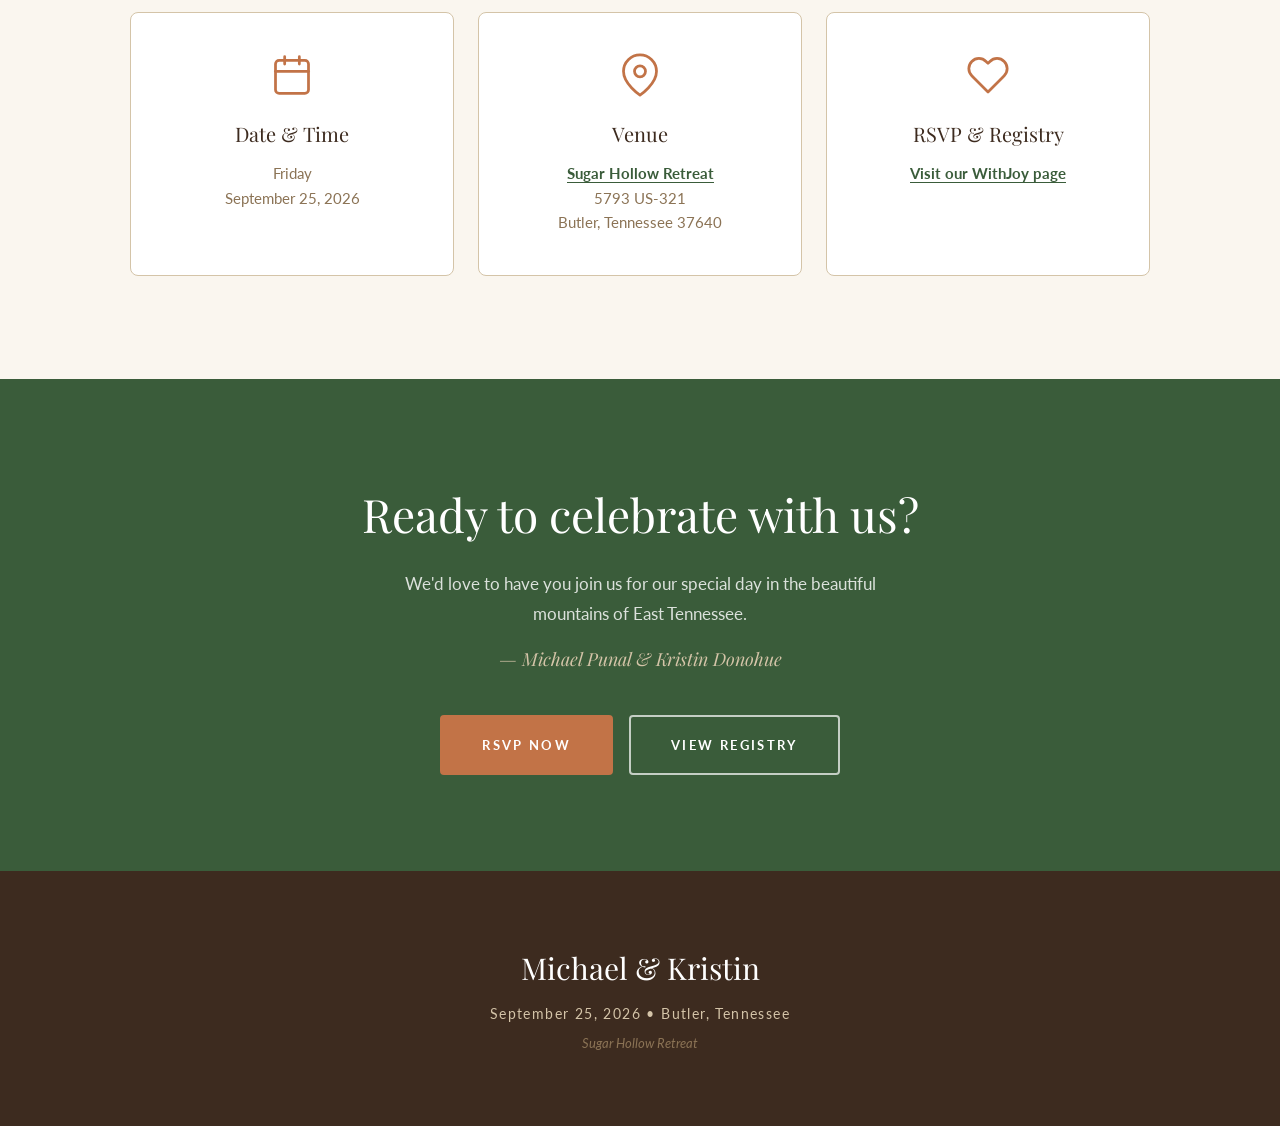
==== commit 8fde73b7: "Put the couple's full names on the page so Google can rank it The site has never appeared in Google " ====
--- a/public/index.html
+++ b/public/index.html
@@ -3,16 +3,24 @@
 <head>
   <meta charset="UTF-8">
   <meta name="viewport" content="width=device-width, initial-scale=1.0">
-  <title>Michael &amp; Kristin's Wedding | September 25, 2026 | Butler, TN</title>
-  <meta name="description" content="Join Michael &amp; Kristin as they celebrate their wedding on Friday, September 25, 2026 at Sugar Hollow Retreat in Butler, Tennessee.">
+  <title>Michael Punal &amp; Kristin Donohue's Wedding | September 25, 2026 | Butler, TN</title>
+  <meta name="description" content="Michael Punal and Kristin Donohue are getting married on Friday, September 25, 2026 at Sugar Hollow Retreat in Butler, Tennessee. Wedding details, venue and RSVP.">
   <link rel="canonical" href="https://kristinmichael.com/">
 
   <!-- Open Graph -->
   <meta property="og:type" content="website">
   <meta property="og:url" content="https://kristinmichael.com/">
-  <meta property="og:title" content="Michael &amp; Kristin's Wedding | September 25, 2026">
-  <meta property="og:description" content="Join us on Friday, September 25, 2026 at Sugar Hollow Retreat in Butler, Tennessee.">
+  <meta property="og:title" content="Michael Punal &amp; Kristin Donohue's Wedding | September 25, 2026">
+  <meta property="og:description" content="Join Michael Punal and Kristin Donohue on Friday, September 25, 2026 at Sugar Hollow Retreat in Butler, Tennessee.">
   <meta property="og:image" content="https://kristinmichael.com/images/og-cover.jpg">
+  <meta property="og:image:alt" content="Michael Punal and Kristin Donohue">
+  <meta property="og:site_name" content="Michael Punal &amp; Kristin Donohue's Wedding">
+
+  <!-- Twitter / X card -->
+  <meta name="twitter:card" content="summary_large_image">
+  <meta name="twitter:title" content="Michael Punal &amp; Kristin Donohue's Wedding | September 25, 2026">
+  <meta name="twitter:description" content="Join Michael Punal and Kristin Donohue on Friday, September 25, 2026 at Sugar Hollow Retreat in Butler, Tennessee.">
+  <meta name="twitter:image" content="https://kristinmichael.com/images/og-cover.jpg">
 
   <!-- Google Fonts -->
   <link rel="preconnect" href="https://fonts.googleapis.com">
@@ -26,26 +34,41 @@
   {
     "@context": "https://schema.org",
     "@type": "Event",
-    "name": "Michael & Kristin's Wedding",
+    "name": "Michael Punal & Kristin Donohue's Wedding",
+    "alternateName": "Punal – Donohue Wedding",
     "startDate": "2026-09-25T16:00:00-05:00",
     "endDate": "2026-09-26T00:00:00-05:00",
     "eventStatus": "https://schema.org/EventScheduled",
     "eventAttendanceMode": "https://schema.org/OfflineEventAttendanceMode",
+    "image": "https://kristinmichael.com/images/og-cover.jpg",
     "location": {
       "@type": "Place",
       "name": "Sugar Hollow Retreat",
+      "url": "https://sugarhollowretreat.com/",
       "address": {
         "@type": "PostalAddress",
+        "streetAddress": "5793 US-321",
         "addressLocality": "Butler",
         "addressRegion": "TN",
+        "postalCode": "37640",
         "addressCountry": "US"
       }
     },
     "url": "https://kristinmichael.com/",
-    "description": "The wedding celebration of Michael and Kristin at Sugar Hollow Retreat in Butler, Tennessee.",
+    "description": "The wedding celebration of Michael Punal and Kristin Donohue on Friday, September 25, 2026 at Sugar Hollow Retreat in Butler, Tennessee.",
     "organizer": [
-      { "@type": "Person", "name": "Michael" },
-      { "@type": "Person", "name": "Kristin" }
+      {
+        "@type": "Person",
+        "name": "Michael Punal",
+        "givenName": "Michael",
+        "familyName": "Punal"
+      },
+      {
+        "@type": "Person",
+        "name": "Kristin Donohue",
+        "givenName": "Kristin",
+        "familyName": "Donohue"
+      }
     ]
   }
   </script>
@@ -73,6 +96,7 @@
       <ul class="nav-menu" id="nav-menu" role="list">
         <li><a href="/" class="nav-link" aria-current="page">Home</a></li>
         <li><a href="#details" class="nav-link">Details</a></li>
+        <li><a href="/venue-map" class="nav-link">Venue Map</a></li>
         <li><a href="/travel" class="nav-link">Coordinate Travel</a></li>
         <li>
           <a
@@ -101,7 +125,9 @@
         <p class="eyebrow">We're getting married</p>
 
         <h1 class="hero-names">
-          Michael <span class="amp-italic">&amp;</span> Kristin
+          <span class="name-unit">Michael Punal</span>
+          <span class="amp-italic">&amp;</span>
+          <span class="name-unit">Kristin Donohue</span>
         </h1>
 
         <div class="ornament" aria-hidden="true">
@@ -199,7 +225,16 @@
               </svg>
             </div>
             <h3 class="card-title">Venue</h3>
-            <p class="card-body">Sugar Hollow Retreat<br>Butler, Tennessee</p>
+            <p class="card-body">
+              <a
+                href="https://sugarhollowretreat.com/"
+                class="text-link"
+                target="_blank"
+                rel="noopener noreferrer"
+              >Sugar Hollow Retreat</a><br>
+              5793 US-321<br>
+              Butler, Tennessee 37640
+            </p>
           </article>
 
           <article class="card">
@@ -231,6 +266,7 @@
           We'd love to have you join us for our special day in the beautiful mountains
           of East Tennessee.
         </p>
+        <p class="cta-signature">— Michael Punal &amp; Kristin Donohue</p>
         <div class="cta-buttons">
           <a
             href="https://withjoy.com/michael-kristin-2026/"
--- a/public/style.css
+++ b/public/style.css
@@ -293,7 +293,9 @@
   position: relative;
   z-index: 1;
   padding: 7rem var(--px) 4rem;
-  max-width: 720px;
+  /* 900px (was 720px) so the full-name H1 fits on one line on desktop.
+     Other hero elements are short centred text and are unaffected. */
+  max-width: 900px;
   color: var(--white);
 }
 
@@ -304,12 +306,20 @@
 
 .hero-names {
   font-family: var(--serif);
-  font-size: clamp(3.25rem, 11vw, 6.5rem);
+  /* "Michael Punal & Kristin Donohue" renders at ~14.9x the font size. Capped at
+     3.25rem so it fits one line inside .hero-content (900px - 80px padding = 820px).
+     Below ~550px viewport it wraps, and .name-unit forces that break at the
+     ampersand rather than inside a name. */
+  font-size: clamp(1.85rem, 5.4vw, 3.25rem);
   font-weight: 400;
-  line-height: 1.05;
+  line-height: 1.2;
   letter-spacing: -0.01em;
   margin-bottom: 1.5rem;
 }
+
+/* Keep each full name atomic so a line break can only land at the ampersand,
+   never inside a name. */
+.name-unit { white-space: nowrap; }
 
 .amp-italic {
   font-style: italic;
@@ -509,8 +519,16 @@
   font-size: 1.0625rem;
   color: rgba(255,255,255,0.82);
   max-width: 540px;
+  margin: 0 auto 1rem;
+  line-height: 1.75;
+}
+
+.cta-signature {
+  font-family: var(--serif);
+  font-style: italic;
+  font-size: 1.125rem;
+  color: var(--tan);
   margin: 0 auto 2.5rem;
-  line-height: 1.75;
 }
 
 .cta-buttons {
@@ -859,3 +877,162 @@
 
 /* Author display rules (e.g. .btn) would otherwise override the UA [hidden] rule */
 [hidden] { display: none !important; }
+
+/* ── Venue map ─────────────────────────────────────────────── */
+
+/* The only colours the site palette has no equivalent for. */
+:root {
+  --map-ground:    #DBE2CF;
+  --map-tree:      #C2CFB0;
+  --map-pond:      #BCD0CF;
+  --map-road:      #D8C29A;
+  --map-road-edge: #8C7B63;
+  /* Warm amber rather than a true yellow — pure yellow reads as a warning
+     against this cream, and white numerals on it fail contrast at 1.9:1.
+     Brown numerals on this gold are 8.4:1. */
+  --map-star:      #E9B23C;
+}
+
+.map-main {
+  padding: clamp(7rem, 12vw, 9rem) 0 clamp(3rem, 6vw, 4.5rem);
+  background-color: var(--cream);
+}
+/* Tighter than the site default — this page is condensed on purpose. */
+.map-main .section-title { margin-bottom: 1.125rem; }
+
+.map-actions { text-align: center; margin-bottom: clamp(1.75rem, 4vw, 2.5rem); }
+.map-actions .btn { display: inline-flex; align-items: center; gap: 0.625rem; }
+.map-actions .btn svg { width: 17px; height: 17px; }
+.map-note {
+  font-size: 0.875rem; color: var(--brown-lt);
+  margin: 0.75rem auto 0; max-width: 34rem;
+}
+.map-note b { color: var(--terra); font-weight: 700; }
+.map-actions .form-error { margin-bottom: 0; }
+
+.map-layout {
+  display: grid;
+  grid-template-columns: minmax(0, 1fr) 340px;
+  gap: 1.75rem;
+  align-items: start;
+}
+
+.map-figure { margin: 0; }
+.map-caption {
+  font-size: 0.8125rem; line-height: 1.5; color: var(--brown-lt);
+  padding: 0.875rem 0.25rem 0; max-width: 32rem;
+}
+
+.map-card {
+  position: relative;
+  background-color: var(--map-ground);
+  border: 1px solid var(--tan);
+  border-radius: 8px;
+  overflow: hidden;
+}
+.map-card svg { display: block; width: 100%; height: auto; }
+/* Bottom-left: the top-left corner is where markers 11 and 12 sit, and the
+   badge was covering marker 12 entirely. */
+.map-card-label {
+  position: absolute; bottom: 0.75rem; left: 0.75rem;
+  background-color: rgba(250, 246, 239, 0.92);
+  border: 1px solid var(--tan); border-radius: 999px;
+  padding: 0.25rem 0.75rem;
+  font-size: 0.625rem; font-weight: 700; letter-spacing: 0.16em;
+  text-transform: uppercase; color: var(--green);
+}
+
+.map-legend {
+  border: 1px solid var(--tan); border-radius: 8px;
+  background-color: var(--white); overflow: hidden;
+}
+.map-legend h2 {
+  font-family: var(--serif); font-size: 1.125rem; font-weight: 400;
+  color: var(--brown); padding: 0.875rem 1rem 0.75rem;
+  border-bottom: 1px solid var(--tan);
+}
+.map-legend ol { list-style: none; }
+.map-legend li {
+  display: flex; gap: 0.75rem; padding: 0.5rem 1rem;
+  border-top: 1px solid rgba(212, 196, 168, 0.45);
+}
+.map-legend li:first-child { border-top: none; }
+
+.map-key {
+  flex: none; width: 24px; height: 24px; margin-top: 0.15rem;
+  border-radius: 50%; background-color: var(--terra); color: var(--white);
+  font-size: 0.75rem; font-weight: 700;
+  display: flex; align-items: center; justify-content: center;
+}
+.map-key--entry { background-color: var(--green); border-radius: 6px; }
+/* Star, chapel and binocular keys are drawn shapes, not filled chips, so the
+   chip's own background and rounding have to be cleared or a coloured disc
+   shows behind them. Each is 4px wider than the 24px chip and pulls that back
+   out of the 12px gutter, and each viewBox is centred on the point the numeral
+   occupies — so every row's numeral and every row's text still land on the
+   same two x positions whatever shape is drawn. Only the heights differ, by
+   how tall the shape is: a wider box here would step three rows right. */
+.map-key--glyph { background-color: transparent; border-radius: 0; overflow: visible; }
+.map-key--event     { width: 28px; height: 28px; margin-left: -2px; margin-right: -2px; }
+.map-key--chapel    { width: 28px; height: 32px; margin-left: -2px; margin-right: -2px; }
+.map-key--viewpoint { width: 28px; height: 27px; margin-left: -2px; margin-right: -2px; }
+.map-key-star   { fill: var(--map-star); }
+.map-key-chapel,
+.map-key-viewpoint { fill: var(--terra); }
+.map-key-num {
+  fill: var(--white); font-family: var(--sans); font-weight: 700;
+  font-size: 13px; text-anchor: middle;
+}
+/* Only the gold star needs dark ink — white on that gold is 1.9:1, brown 8.4:1. */
+.map-key-num--dark { fill: var(--brown); }
+
+.map-text { display: flex; flex-direction: column; }
+.map-place {
+  font-family: var(--serif); font-size: 0.9375rem; font-weight: 500;
+  color: var(--brown); line-height: 1.35;
+}
+.map-desc { font-size: 0.75rem; line-height: 1.45; color: var(--brown-lt); }
+
+/* ── On-page map graphic ──────────────────────────────────── */
+.map-edge-base { fill: none; stroke: var(--map-road-edge); stroke-width: 18; stroke-linecap: round; stroke-linejoin: round; }
+.map-edge-top  { fill: none; stroke: var(--map-road);      stroke-width: 11; stroke-linecap: round; stroke-linejoin: round; }
+.map-edge-dash { fill: none; stroke: var(--cream);         stroke-width: 2;  stroke-linecap: round; stroke-dasharray: 1.5 11; opacity: 0.85; }
+.map-dot  { fill: var(--terra); stroke: var(--cream); stroke-width: 3; }
+.map-star { fill: var(--map-star); stroke: var(--cream); stroke-width: 3; stroke-linejoin: round; }
+/* The chapel is one path made of two overlapping subpaths — a cross dropped
+   onto a roof. paint-order puts the cream halo under the fill, so it traces
+   the outer silhouette and the seam where the two meet stays invisible. The
+   binoculars are a single outline and do not need it, but share the rule so
+   both new markers carry an identical halo. */
+.map-chapel, .map-viewpoint {
+  fill: var(--terra); stroke: var(--cream); stroke-width: 3;
+  stroke-linejoin: round; paint-order: stroke;
+}
+.map-gate { fill: var(--green); stroke: var(--cream); stroke-width: 2.6; stroke-linejoin: round; }
+.map-gate-arrow { fill: none; stroke: var(--white); stroke-width: 2.4; stroke-linecap: round; stroke-linejoin: round; }
+.map-num {
+  fill: var(--white); font-family: var(--sans); font-weight: 700;
+  font-size: 15px; text-anchor: middle; dominant-baseline: central;
+}
+.map-num--onstar { fill: var(--brown); }
+
+/* ── Save-to-phone panel (revealed after the PNG is built) ── */
+.map-save {
+  max-width: 24rem; margin: clamp(2rem, 5vw, 3rem) auto 0;
+  text-align: center; padding: 1.5rem;
+  border: 1px solid var(--tan); border-radius: 8px;
+  background-color: var(--white);
+}
+.map-save h2 {
+  font-family: var(--serif); font-size: 1.25rem; font-weight: 400;
+  color: var(--brown); margin-bottom: 0.5rem;
+}
+.map-save p { font-size: 0.8125rem; color: var(--brown-lt); margin-bottom: 1rem; }
+.map-save img { border: 1px solid var(--tan); border-radius: var(--radius); margin-bottom: 1rem; }
+.map-save .btn { width: 100%; }
+
+@media (max-width: 768px) {
+  .map-layout { grid-template-columns: 1fr; }
+  /* Two columns of six on a tablet, one column on a phone. */
+  .map-legend ol { display: grid; grid-template-columns: repeat(auto-fill, minmax(15.5rem, 1fr)); }
+}
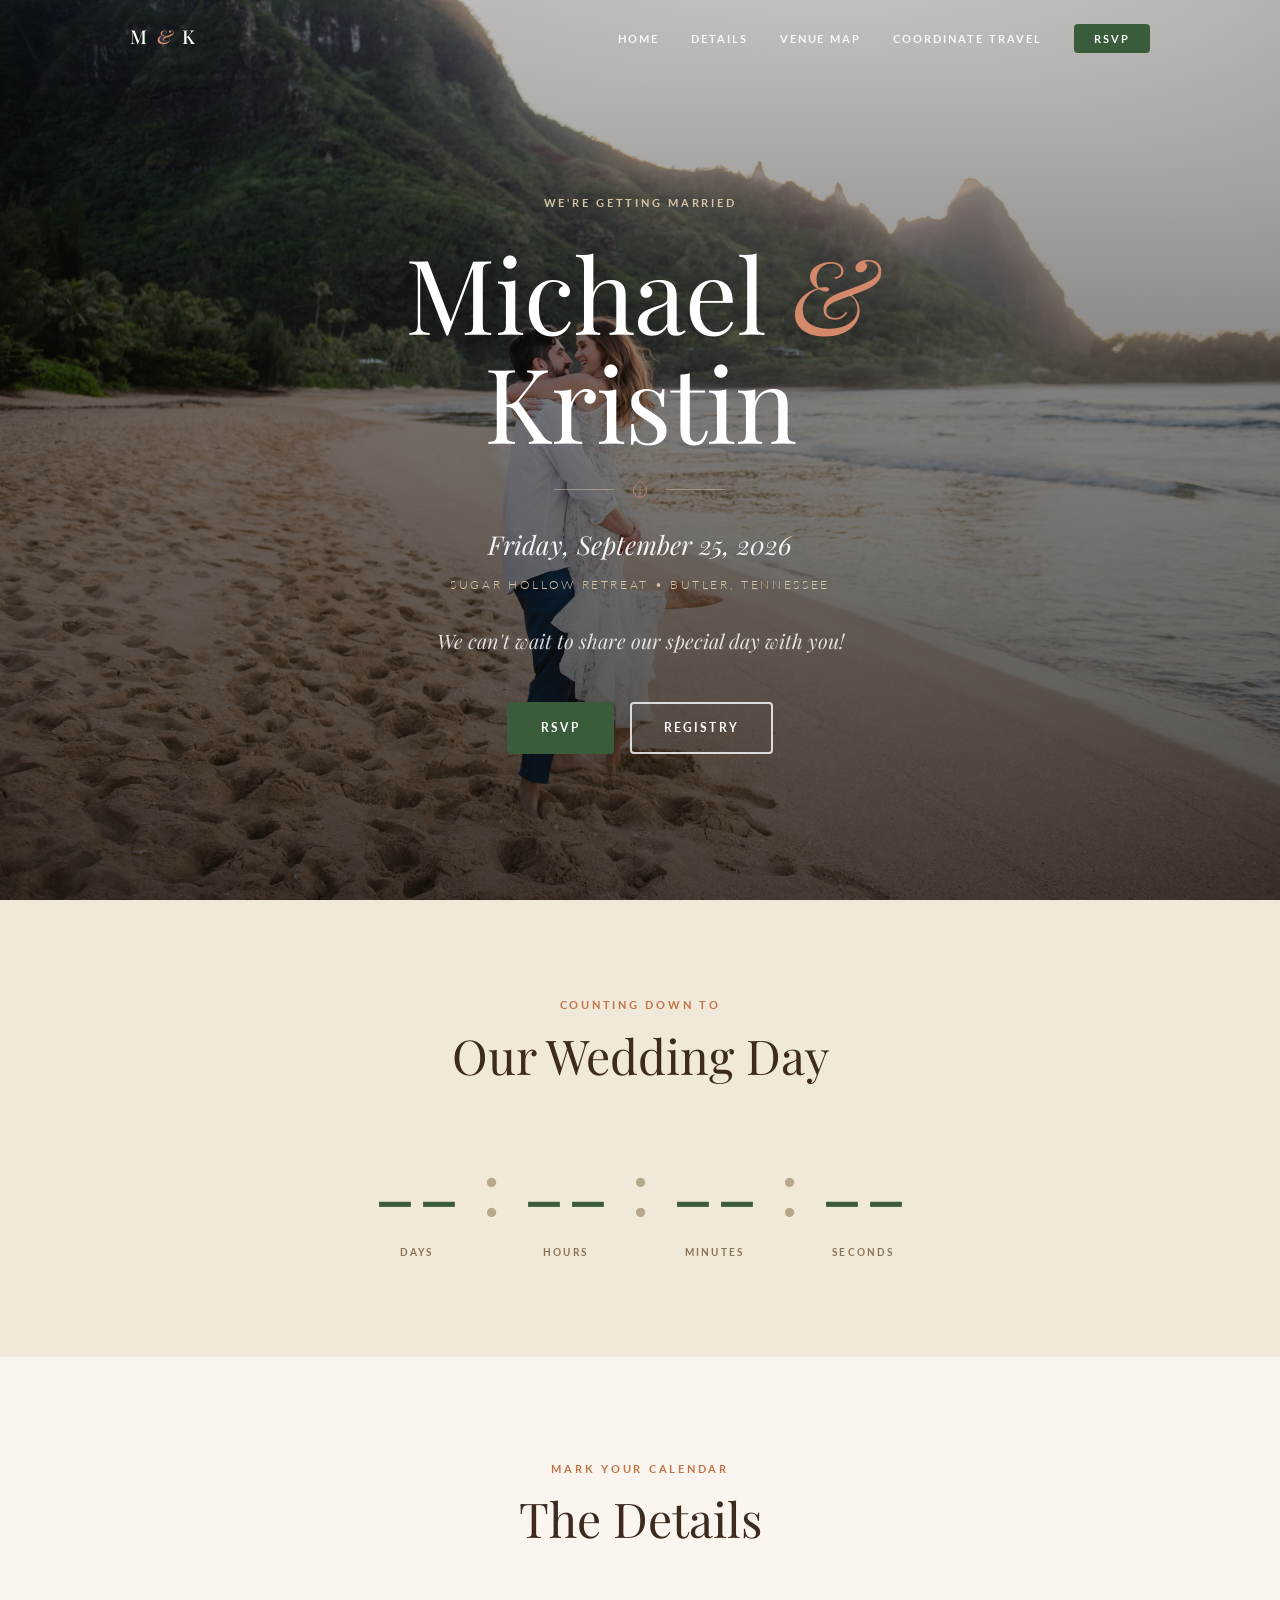
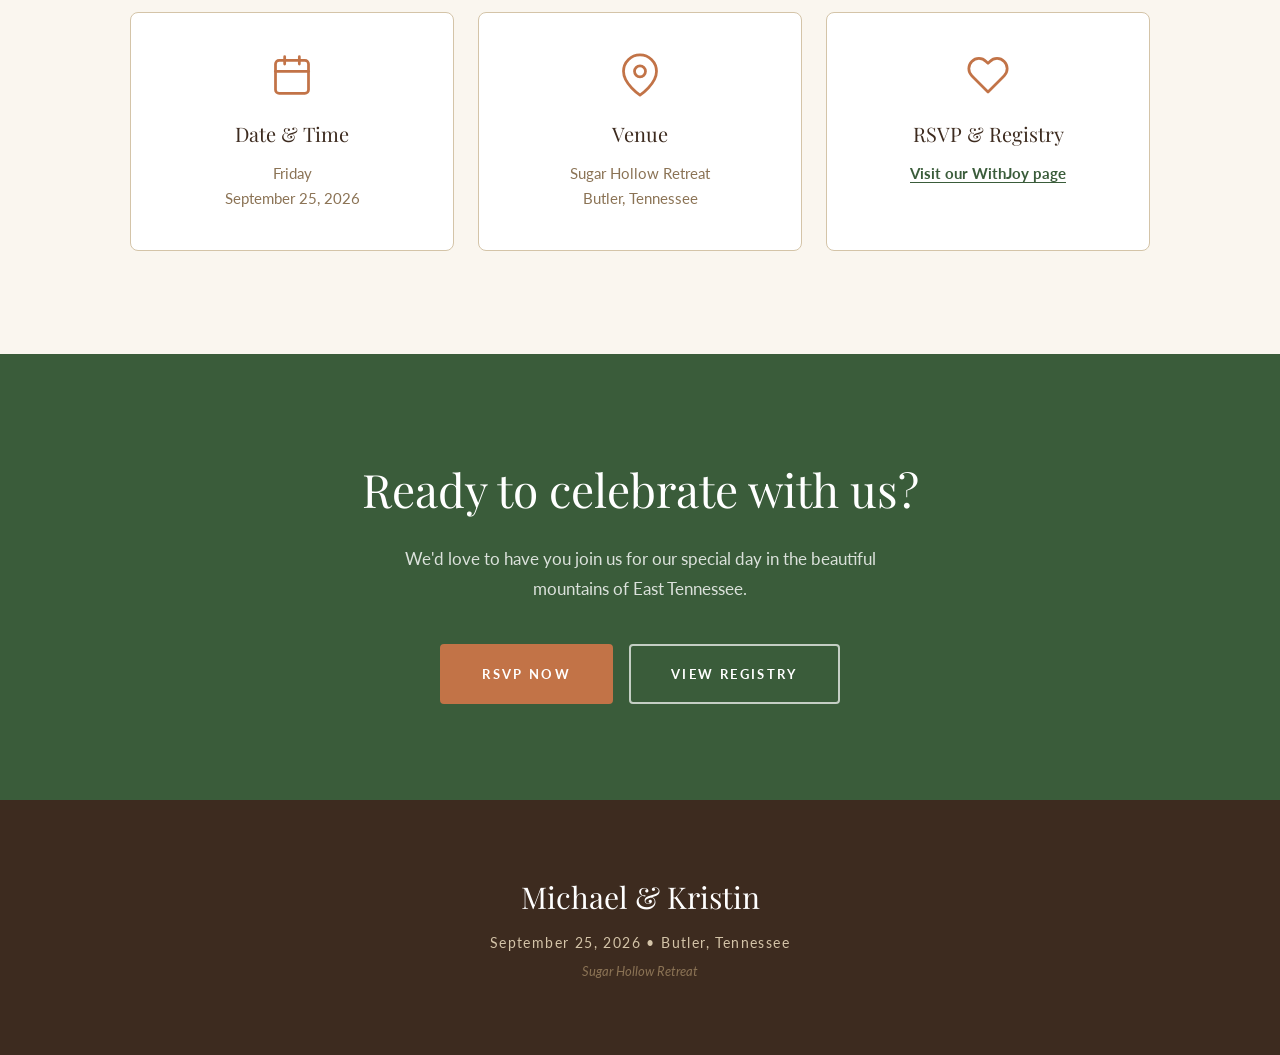
==== commit 7f82b7e9: "Add a /venue-map page guests can save before they lose signal Sugar Hollow has very limited cell ser" ====
--- a/public/index.html
+++ b/public/index.html
@@ -3,24 +3,16 @@
 <head>
   <meta charset="UTF-8">
   <meta name="viewport" content="width=device-width, initial-scale=1.0">
-  <title>Michael Punal &amp; Kristin Donohue's Wedding | September 25, 2026 | Butler, TN</title>
-  <meta name="description" content="Michael Punal and Kristin Donohue are getting married on Friday, September 25, 2026 at Sugar Hollow Retreat in Butler, Tennessee. Wedding details, venue and RSVP.">
+  <title>Michael &amp; Kristin's Wedding | September 25, 2026 | Butler, TN</title>
+  <meta name="description" content="Join Michael &amp; Kristin as they celebrate their wedding on Friday, September 25, 2026 at Sugar Hollow Retreat in Butler, Tennessee.">
   <link rel="canonical" href="https://kristinmichael.com/">
 
   <!-- Open Graph -->
   <meta property="og:type" content="website">
   <meta property="og:url" content="https://kristinmichael.com/">
-  <meta property="og:title" content="Michael Punal &amp; Kristin Donohue's Wedding | September 25, 2026">
-  <meta property="og:description" content="Join Michael Punal and Kristin Donohue on Friday, September 25, 2026 at Sugar Hollow Retreat in Butler, Tennessee.">
+  <meta property="og:title" content="Michael &amp; Kristin's Wedding | September 25, 2026">
+  <meta property="og:description" content="Join us on Friday, September 25, 2026 at Sugar Hollow Retreat in Butler, Tennessee.">
   <meta property="og:image" content="https://kristinmichael.com/images/og-cover.jpg">
-  <meta property="og:image:alt" content="Michael Punal and Kristin Donohue">
-  <meta property="og:site_name" content="Michael Punal &amp; Kristin Donohue's Wedding">
-
-  <!-- Twitter / X card -->
-  <meta name="twitter:card" content="summary_large_image">
-  <meta name="twitter:title" content="Michael Punal &amp; Kristin Donohue's Wedding | September 25, 2026">
-  <meta name="twitter:description" content="Join Michael Punal and Kristin Donohue on Friday, September 25, 2026 at Sugar Hollow Retreat in Butler, Tennessee.">
-  <meta name="twitter:image" content="https://kristinmichael.com/images/og-cover.jpg">
 
   <!-- Google Fonts -->
   <link rel="preconnect" href="https://fonts.googleapis.com">
@@ -34,41 +26,26 @@
   {
     "@context": "https://schema.org",
     "@type": "Event",
-    "name": "Michael Punal & Kristin Donohue's Wedding",
-    "alternateName": "Punal – Donohue Wedding",
+    "name": "Michael & Kristin's Wedding",
     "startDate": "2026-09-25T16:00:00-05:00",
     "endDate": "2026-09-26T00:00:00-05:00",
     "eventStatus": "https://schema.org/EventScheduled",
     "eventAttendanceMode": "https://schema.org/OfflineEventAttendanceMode",
-    "image": "https://kristinmichael.com/images/og-cover.jpg",
     "location": {
       "@type": "Place",
       "name": "Sugar Hollow Retreat",
-      "url": "https://sugarhollowretreat.com/",
       "address": {
         "@type": "PostalAddress",
-        "streetAddress": "5793 US-321",
         "addressLocality": "Butler",
         "addressRegion": "TN",
-        "postalCode": "37640",
         "addressCountry": "US"
       }
     },
     "url": "https://kristinmichael.com/",
-    "description": "The wedding celebration of Michael Punal and Kristin Donohue on Friday, September 25, 2026 at Sugar Hollow Retreat in Butler, Tennessee.",
+    "description": "The wedding celebration of Michael and Kristin at Sugar Hollow Retreat in Butler, Tennessee.",
     "organizer": [
-      {
-        "@type": "Person",
-        "name": "Michael Punal",
-        "givenName": "Michael",
-        "familyName": "Punal"
-      },
-      {
-        "@type": "Person",
-        "name": "Kristin Donohue",
-        "givenName": "Kristin",
-        "familyName": "Donohue"
-      }
+      { "@type": "Person", "name": "Michael" },
+      { "@type": "Person", "name": "Kristin" }
     ]
   }
   </script>
@@ -125,9 +102,7 @@
         <p class="eyebrow">We're getting married</p>
 
         <h1 class="hero-names">
-          <span class="name-unit">Michael Punal</span>
-          <span class="amp-italic">&amp;</span>
-          <span class="name-unit">Kristin Donohue</span>
+          Michael <span class="amp-italic">&amp;</span> Kristin
         </h1>
 
         <div class="ornament" aria-hidden="true">
@@ -225,16 +200,7 @@
               </svg>
             </div>
             <h3 class="card-title">Venue</h3>
-            <p class="card-body">
-              <a
-                href="https://sugarhollowretreat.com/"
-                class="text-link"
-                target="_blank"
-                rel="noopener noreferrer"
-              >Sugar Hollow Retreat</a><br>
-              5793 US-321<br>
-              Butler, Tennessee 37640
-            </p>
+            <p class="card-body">Sugar Hollow Retreat<br>Butler, Tennessee</p>
           </article>
 
           <article class="card">
@@ -266,7 +232,6 @@
           We'd love to have you join us for our special day in the beautiful mountains
           of East Tennessee.
         </p>
-        <p class="cta-signature">— Michael Punal &amp; Kristin Donohue</p>
         <div class="cta-buttons">
           <a
             href="https://withjoy.com/michael-kristin-2026/"
--- a/public/style.css
+++ b/public/style.css
@@ -293,9 +293,7 @@
   position: relative;
   z-index: 1;
   padding: 7rem var(--px) 4rem;
-  /* 900px (was 720px) so the full-name H1 fits on one line on desktop.
-     Other hero elements are short centred text and are unaffected. */
-  max-width: 900px;
+  max-width: 720px;
   color: var(--white);
 }
 
@@ -306,20 +304,12 @@
 
 .hero-names {
   font-family: var(--serif);
-  /* "Michael Punal & Kristin Donohue" renders at ~14.9x the font size. Capped at
-     3.25rem so it fits one line inside .hero-content (900px - 80px padding = 820px).
-     Below ~550px viewport it wraps, and .name-unit forces that break at the
-     ampersand rather than inside a name. */
-  font-size: clamp(1.85rem, 5.4vw, 3.25rem);
+  font-size: clamp(3.25rem, 11vw, 6.5rem);
   font-weight: 400;
-  line-height: 1.2;
+  line-height: 1.05;
   letter-spacing: -0.01em;
   margin-bottom: 1.5rem;
 }
-
-/* Keep each full name atomic so a line break can only land at the ampersand,
-   never inside a name. */
-.name-unit { white-space: nowrap; }
 
 .amp-italic {
   font-style: italic;
@@ -519,16 +509,8 @@
   font-size: 1.0625rem;
   color: rgba(255,255,255,0.82);
   max-width: 540px;
-  margin: 0 auto 1rem;
+  margin: 0 auto 2.5rem;
   line-height: 1.75;
-}
-
-.cta-signature {
-  font-family: var(--serif);
-  font-style: italic;
-  font-size: 1.125rem;
-  color: var(--tan);
-  margin: 0 auto 2.5rem;
 }
 
 .cta-buttons {
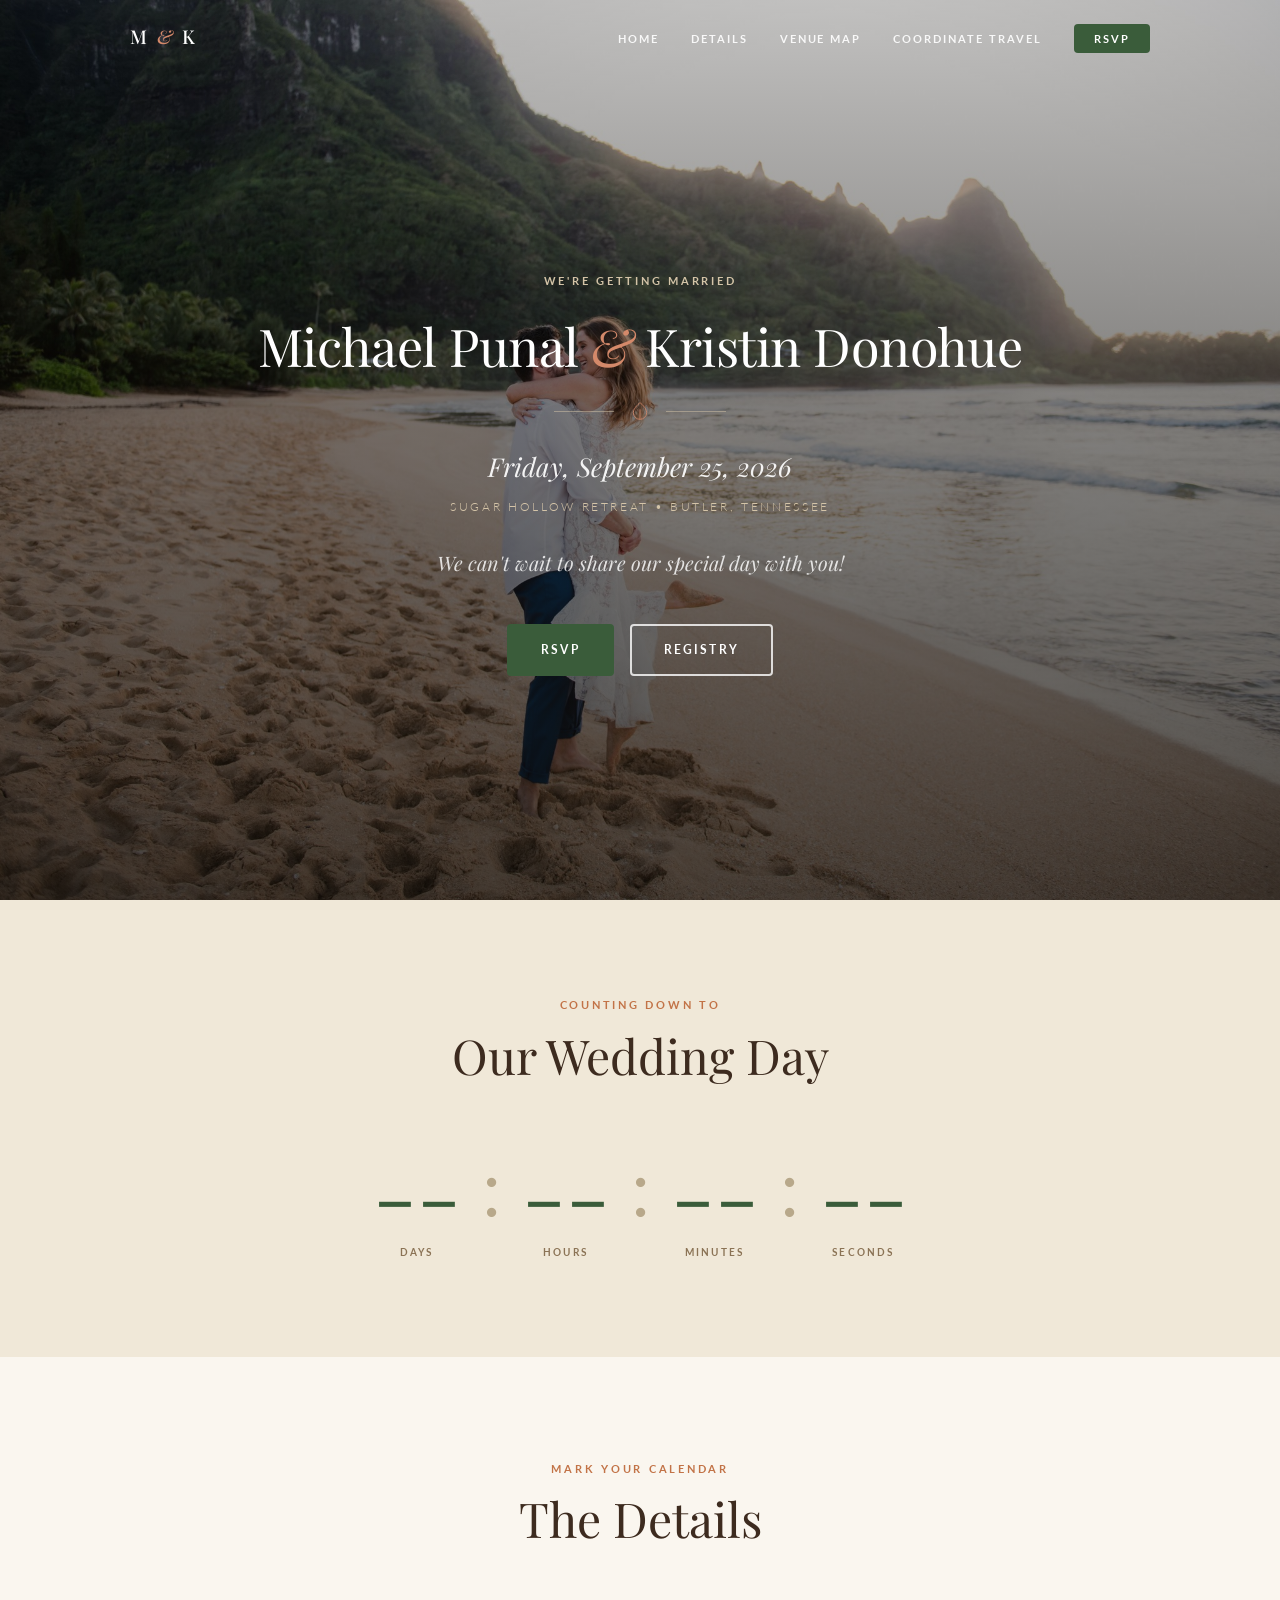
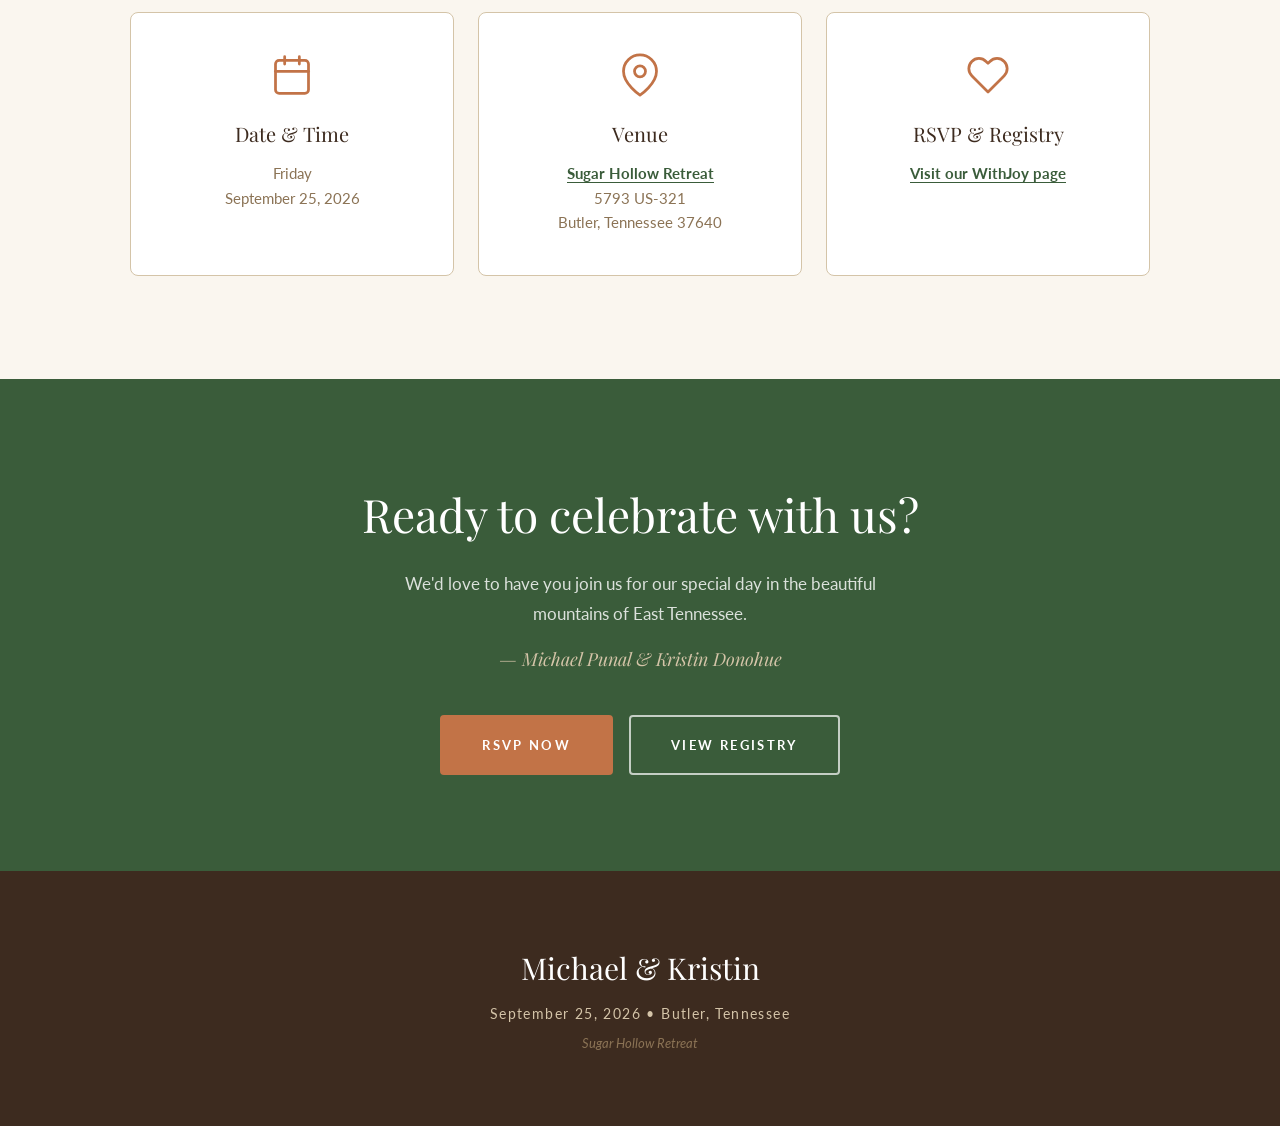
==== commit d51f9dbc: "Merge pull request #8 from mpunal/feat/seo-indexable-names Put the couple's full names on the page s" ====
--- a/public/index.html
+++ b/public/index.html
@@ -3,16 +3,24 @@
 <head>
   <meta charset="UTF-8">
   <meta name="viewport" content="width=device-width, initial-scale=1.0">
-  <title>Michael &amp; Kristin's Wedding | September 25, 2026 | Butler, TN</title>
-  <meta name="description" content="Join Michael &amp; Kristin as they celebrate their wedding on Friday, September 25, 2026 at Sugar Hollow Retreat in Butler, Tennessee.">
+  <title>Michael Punal &amp; Kristin Donohue's Wedding | September 25, 2026 | Butler, TN</title>
+  <meta name="description" content="Michael Punal and Kristin Donohue are getting married on Friday, September 25, 2026 at Sugar Hollow Retreat in Butler, Tennessee. Wedding details, venue and RSVP.">
   <link rel="canonical" href="https://kristinmichael.com/">
 
   <!-- Open Graph -->
   <meta property="og:type" content="website">
   <meta property="og:url" content="https://kristinmichael.com/">
-  <meta property="og:title" content="Michael &amp; Kristin's Wedding | September 25, 2026">
-  <meta property="og:description" content="Join us on Friday, September 25, 2026 at Sugar Hollow Retreat in Butler, Tennessee.">
+  <meta property="og:title" content="Michael Punal &amp; Kristin Donohue's Wedding | September 25, 2026">
+  <meta property="og:description" content="Join Michael Punal and Kristin Donohue on Friday, September 25, 2026 at Sugar Hollow Retreat in Butler, Tennessee.">
   <meta property="og:image" content="https://kristinmichael.com/images/og-cover.jpg">
+  <meta property="og:image:alt" content="Michael Punal and Kristin Donohue">
+  <meta property="og:site_name" content="Michael Punal &amp; Kristin Donohue's Wedding">
+
+  <!-- Twitter / X card -->
+  <meta name="twitter:card" content="summary_large_image">
+  <meta name="twitter:title" content="Michael Punal &amp; Kristin Donohue's Wedding | September 25, 2026">
+  <meta name="twitter:description" content="Join Michael Punal and Kristin Donohue on Friday, September 25, 2026 at Sugar Hollow Retreat in Butler, Tennessee.">
+  <meta name="twitter:image" content="https://kristinmichael.com/images/og-cover.jpg">
 
   <!-- Google Fonts -->
   <link rel="preconnect" href="https://fonts.googleapis.com">
@@ -26,26 +34,41 @@
   {
     "@context": "https://schema.org",
     "@type": "Event",
-    "name": "Michael & Kristin's Wedding",
+    "name": "Michael Punal & Kristin Donohue's Wedding",
+    "alternateName": "Punal – Donohue Wedding",
     "startDate": "2026-09-25T16:00:00-05:00",
     "endDate": "2026-09-26T00:00:00-05:00",
     "eventStatus": "https://schema.org/EventScheduled",
     "eventAttendanceMode": "https://schema.org/OfflineEventAttendanceMode",
+    "image": "https://kristinmichael.com/images/og-cover.jpg",
     "location": {
       "@type": "Place",
       "name": "Sugar Hollow Retreat",
+      "url": "https://sugarhollowretreat.com/",
       "address": {
         "@type": "PostalAddress",
+        "streetAddress": "5793 US-321",
         "addressLocality": "Butler",
         "addressRegion": "TN",
+        "postalCode": "37640",
         "addressCountry": "US"
       }
     },
     "url": "https://kristinmichael.com/",
-    "description": "The wedding celebration of Michael and Kristin at Sugar Hollow Retreat in Butler, Tennessee.",
+    "description": "The wedding celebration of Michael Punal and Kristin Donohue on Friday, September 25, 2026 at Sugar Hollow Retreat in Butler, Tennessee.",
     "organizer": [
-      { "@type": "Person", "name": "Michael" },
-      { "@type": "Person", "name": "Kristin" }
+      {
+        "@type": "Person",
+        "name": "Michael Punal",
+        "givenName": "Michael",
+        "familyName": "Punal"
+      },
+      {
+        "@type": "Person",
+        "name": "Kristin Donohue",
+        "givenName": "Kristin",
+        "familyName": "Donohue"
+      }
     ]
   }
   </script>
@@ -102,7 +125,9 @@
         <p class="eyebrow">We're getting married</p>
 
         <h1 class="hero-names">
-          Michael <span class="amp-italic">&amp;</span> Kristin
+          <span class="name-unit">Michael Punal</span>
+          <span class="amp-italic">&amp;</span>
+          <span class="name-unit">Kristin Donohue</span>
         </h1>
 
         <div class="ornament" aria-hidden="true">
@@ -200,7 +225,16 @@
               </svg>
             </div>
             <h3 class="card-title">Venue</h3>
-            <p class="card-body">Sugar Hollow Retreat<br>Butler, Tennessee</p>
+            <p class="card-body">
+              <a
+                href="https://sugarhollowretreat.com/"
+                class="text-link"
+                target="_blank"
+                rel="noopener noreferrer"
+              >Sugar Hollow Retreat</a><br>
+              5793 US-321<br>
+              Butler, Tennessee 37640
+            </p>
           </article>
 
           <article class="card">
@@ -232,6 +266,7 @@
           We'd love to have you join us for our special day in the beautiful mountains
           of East Tennessee.
         </p>
+        <p class="cta-signature">— Michael Punal &amp; Kristin Donohue</p>
         <div class="cta-buttons">
           <a
             href="https://withjoy.com/michael-kristin-2026/"
--- a/public/style.css
+++ b/public/style.css
@@ -293,7 +293,9 @@
   position: relative;
   z-index: 1;
   padding: 7rem var(--px) 4rem;
-  max-width: 720px;
+  /* 900px (was 720px) so the full-name H1 fits on one line on desktop.
+     Other hero elements are short centred text and are unaffected. */
+  max-width: 900px;
   color: var(--white);
 }
 
@@ -304,12 +306,20 @@
 
 .hero-names {
   font-family: var(--serif);
-  font-size: clamp(3.25rem, 11vw, 6.5rem);
+  /* "Michael Punal & Kristin Donohue" renders at ~14.9x the font size. Capped at
+     3.25rem so it fits one line inside .hero-content (900px - 80px padding = 820px).
+     Below ~550px viewport it wraps, and .name-unit forces that break at the
+     ampersand rather than inside a name. */
+  font-size: clamp(1.85rem, 5.4vw, 3.25rem);
   font-weight: 400;
-  line-height: 1.05;
+  line-height: 1.2;
   letter-spacing: -0.01em;
   margin-bottom: 1.5rem;
 }
+
+/* Keep each full name atomic so a line break can only land at the ampersand,
+   never inside a name. */
+.name-unit { white-space: nowrap; }
 
 .amp-italic {
   font-style: italic;
@@ -509,8 +519,16 @@
   font-size: 1.0625rem;
   color: rgba(255,255,255,0.82);
   max-width: 540px;
+  margin: 0 auto 1rem;
+  line-height: 1.75;
+}
+
+.cta-signature {
+  font-family: var(--serif);
+  font-style: italic;
+  font-size: 1.125rem;
+  color: var(--tan);
   margin: 0 auto 2.5rem;
-  line-height: 1.75;
 }
 
 .cta-buttons {
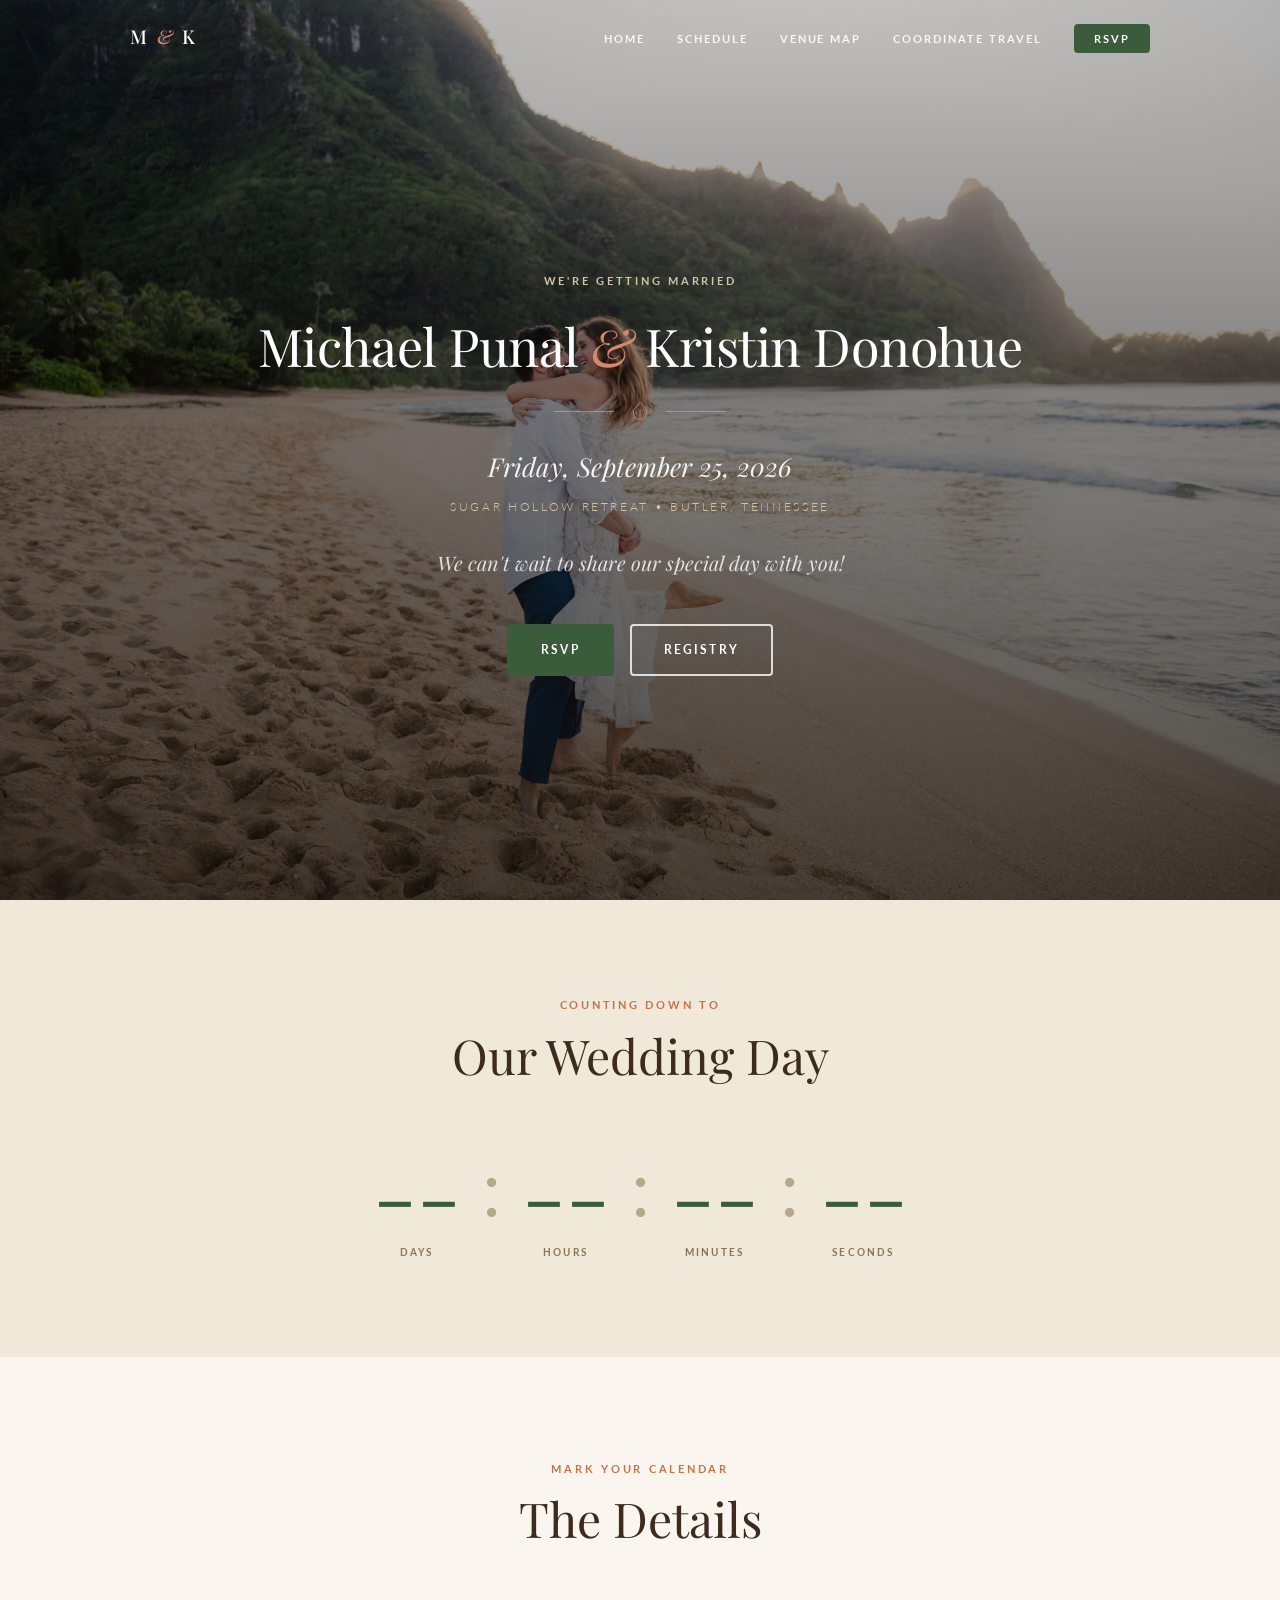
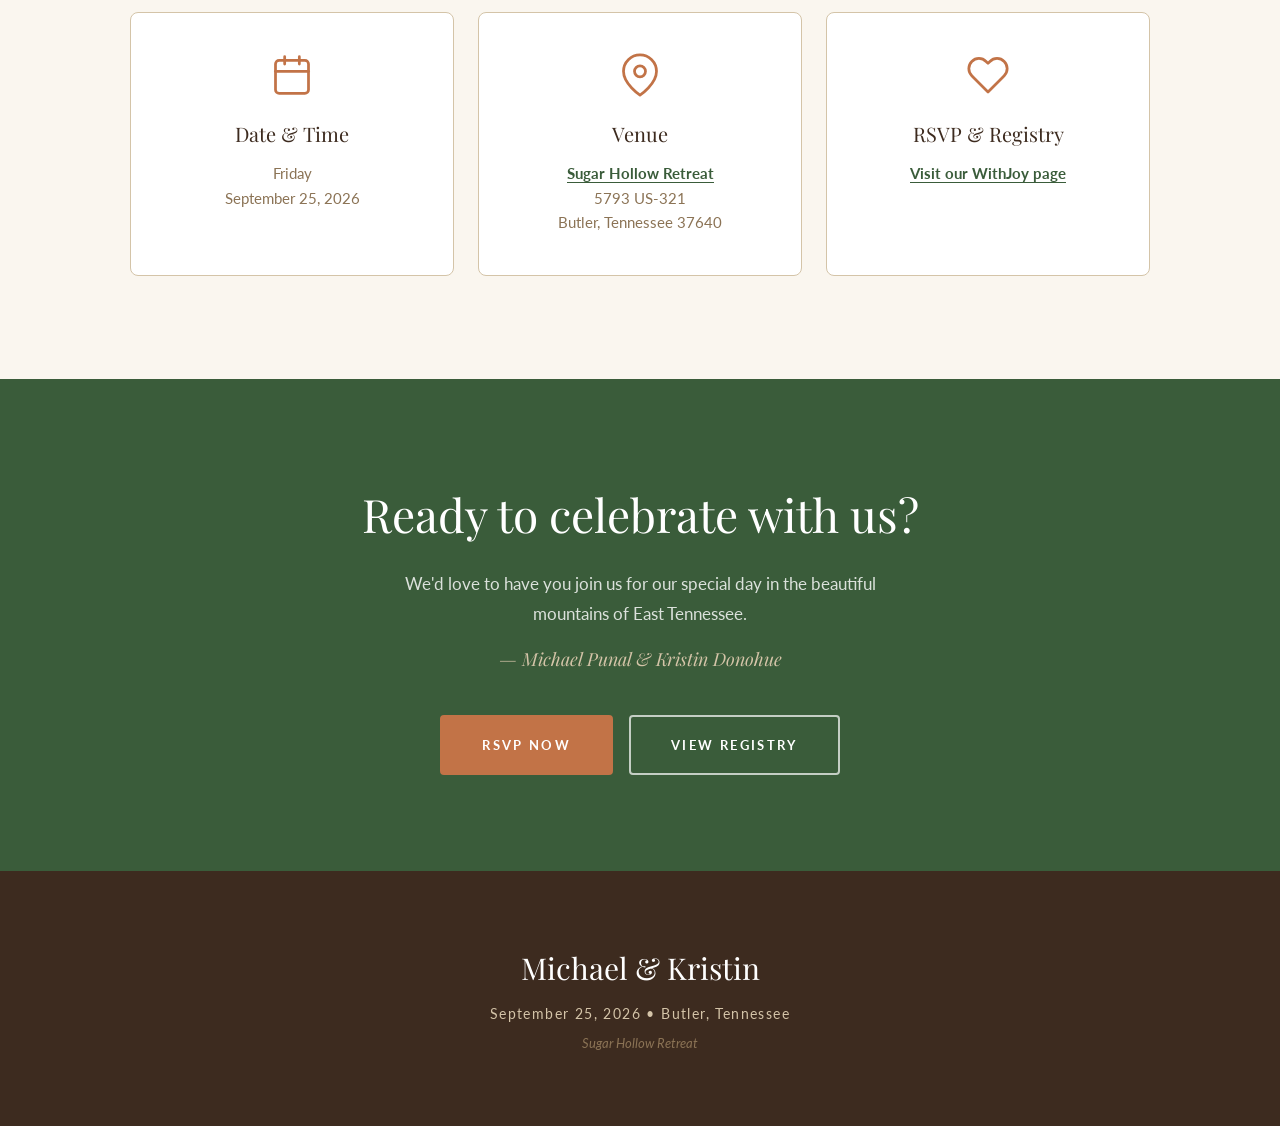
==== commit 60394e24: "Add /schedule page for the wedding weekend The printed "Weekend Festivities" insert went out with th" ====
--- a/public/index.html
+++ b/public/index.html
@@ -95,7 +95,7 @@
 
       <ul class="nav-menu" id="nav-menu" role="list">
         <li><a href="/" class="nav-link" aria-current="page">Home</a></li>
-        <li><a href="#details" class="nav-link">Details</a></li>
+        <li><a href="/schedule" class="nav-link">Schedule</a></li>
         <li><a href="/venue-map" class="nav-link">Venue Map</a></li>
         <li><a href="/travel" class="nav-link">Coordinate Travel</a></li>
         <li>
--- a/public/style.css
+++ b/public/style.css
@@ -1036,3 +1036,285 @@
   /* Two columns of six on a tablet, one column on a phone. */
   .map-legend ol { display: grid; grid-template-columns: repeat(auto-fill, minmax(15.5rem, 1fr)); }
 }
+
+/* ── Schedule ─────────────────────────────────────────────── */
+/* Themed after the "Weekend Festivities" insert in the invitation suite:
+   a flat dark card with white chevron rails down both edges. */
+
+:root {
+  /* Cooler than --green-dark (#2C4A2C) — the insert's stock is a slate, not an olive. */
+  --slate: #2F3A37;
+
+  /* --terra on --cream is only 3.34:1, which fails AA for body-sized text. The
+     event times are the most important information on this page, so they use a
+     deepened terracotta that reads the same but measures 4.92:1. */
+  --terra-deep: #A35730;
+}
+
+.schedule-hero {
+  position: relative;
+  overflow: hidden;
+  background-color: var(--slate);
+  color: var(--white);
+  /* Also clears the fixed header — this page has no .site-header--solid,
+     so the band itself does the job .map-main's top padding does elsewhere. */
+  padding: clamp(7.5rem, 13vw, 10rem) 0 clamp(3.5rem, 7vw, 5rem);
+  text-align: center;
+}
+
+/* The rails frame the text, not the viewport, so they are positioned against
+   this centred block rather than against the full-bleed band. */
+.schedule-hero__frame {
+  position: relative;
+  max-width: 34rem;
+  margin: 0 auto;
+  padding: 0 clamp(3.5rem, 11vw, 5.5rem);
+}
+
+/* Decorative chevron rails. The inline SVG data: URI is permitted by the CSP
+   in public/_headers, which sets img-src 'self' data: — that directive governs
+   CSS background images as well as <img>. */
+.schedule-hero__rail {
+  position: absolute;
+  top: -0.5rem;
+  bottom: -0.5rem;
+  width: 40px;
+  background-image: url("data:image/svg+xml,%3Csvg xmlns='http://www.w3.org/2000/svg' width='40' height='30' viewBox='0 0 40 30'%3E%3Cpath d='M0 0 L20 14 L40 0 L40 9 L20 23 L0 9 Z' fill='%23ffffff'/%3E%3C/svg%3E");
+  background-repeat: repeat-y;
+  background-position: center top;
+  opacity: 0.32;
+  pointer-events: none;
+  /* repeat-y clips mid-chevron at both ends; fade it so that reads as
+     intentional rather than as a cut-off graphic. */
+  -webkit-mask-image: linear-gradient(to bottom, transparent, #000 14%, #000 86%, transparent);
+          mask-image: linear-gradient(to bottom, transparent, #000 14%, #000 86%, transparent);
+}
+.schedule-hero__rail--left  { left:  0; }
+.schedule-hero__rail--right { right: 0; }
+
+.schedule-hero__inner { position: relative; z-index: 1; }
+
+.schedule-hero__title {
+  font-family: var(--sans);
+  font-size: clamp(1.75rem, 5.5vw, 2.875rem);
+  font-weight: 700;
+  line-height: 1.15;
+  letter-spacing: 0.13em;
+  text-transform: uppercase;
+  color: var(--white);
+}
+
+.schedule-hero__date {
+  font-family: var(--serif);
+  font-style: italic;
+  font-size: clamp(1.125rem, 3vw, 1.5rem);
+  font-weight: 400;
+  color: var(--tan);
+  margin-top: 0.875rem;
+}
+
+.schedule-hero__rule {
+  width: 3.5rem;
+  height: 1px;
+  background-color: rgba(255,255,255,0.35);
+  margin: 1.5rem auto;
+  border: 0;
+}
+
+.schedule-hero__place {
+  font-size: 0.6875rem;
+  font-weight: 700;
+  letter-spacing: 0.22em;
+  text-transform: uppercase;
+  color: rgba(255,255,255,0.72);
+}
+
+/* ── Timeline ─────────────────────────────────────────────── */
+.schedule-main {
+  background-color: var(--cream);
+  padding: clamp(3rem, 6vw, 4.5rem) 0 clamp(4rem, 8vw, 6rem);
+}
+
+/* A reading column, not a full-width band: at the shared --max-w of 1100px the
+   copy occupies about a third of the width and the day rules run out into
+   nothing. Declared after .container so it wins on equal specificity. */
+.schedule-column {
+  max-width: 40rem;
+  margin: 0 auto;
+}
+
+.schedule-intro {
+  max-width: 34rem;
+  margin: 0 auto clamp(2.5rem, 6vw, 3.5rem);
+  text-align: center;
+  color: var(--brown-lt);
+}
+
+.schedule-day + .schedule-day { margin-top: clamp(2.75rem, 6vw, 4rem); }
+
+.schedule-day__heading {
+  font-family: var(--sans);
+  font-size: 0.8125rem;
+  font-weight: 700;
+  letter-spacing: 0.22em;
+  text-transform: uppercase;
+  color: var(--brown);
+  padding-bottom: 0.75rem;
+  border-bottom: 1px solid var(--tan);
+  margin-bottom: 2rem;
+}
+
+.schedule-list {
+  position: relative;
+  margin-left: 0.375rem;
+  padding-left: 2.25rem;
+  border-left: 2px solid var(--tan);
+  /* The global reset only clears markers on ul; this is an ol (the order is
+     meaningful) and the timeline nodes are the visual marker. */
+  list-style: none;
+}
+
+.schedule-event { position: relative; }
+.schedule-event + .schedule-event { margin-top: 2.5rem; }
+
+/* Timeline node, sitting on the list's left border. */
+.schedule-event::before {
+  content: "";
+  position: absolute;
+  left: -2.25rem;
+  top: 0.5rem;
+  width: 11px;
+  height: 11px;
+  border-radius: 50%;
+  background-color: var(--cream);
+  border: 2px solid var(--tan-mid);
+  transform: translateX(calc(-50% - 1px));
+}
+
+/* The ceremony is the anchor of the weekend — filled terracotta node. */
+.schedule-event--feature::before {
+  width: 15px;
+  height: 15px;
+  top: 0.375rem;
+  background-color: var(--terra);
+  border-color: var(--terra);
+  box-shadow: 0 0 0 4px var(--cream), 0 0 0 5px var(--parchment);
+}
+
+.schedule-event__head {
+  display: flex;
+  flex-wrap: wrap;
+  align-items: baseline;
+  gap: 0.625rem 0.875rem;
+  margin-bottom: 0.25rem;
+}
+
+.schedule-event__name {
+  font-family: var(--serif);
+  font-style: italic;
+  font-size: clamp(1.375rem, 3vw, 1.75rem);
+  font-weight: 400;
+  line-height: 1.25;
+  color: var(--brown);
+}
+.schedule-event--feature .schedule-event__name {
+  font-size: clamp(1.625rem, 3.6vw, 2.125rem);
+  font-weight: 500;
+}
+
+/* "Optional" — a shaped, labelled pill, so it does not rely on colour alone. */
+.schedule-tag {
+  font-size: 0.625rem;
+  font-weight: 700;
+  letter-spacing: 0.16em;
+  text-transform: uppercase;
+  color: var(--brown);        /* --brown-lt on parchment is only 3.68:1 */
+  background-color: var(--parchment);
+  border: 1px solid var(--tan);
+  border-radius: 999px;
+  padding: 0.1875rem 0.625rem;
+  line-height: 1.6;
+  white-space: nowrap;
+}
+
+.schedule-event__time {
+  font-size: 0.875rem;
+  font-weight: 700;
+  letter-spacing: 0.14em;
+  text-transform: uppercase;
+  color: var(--terra-deep);   /* 4.92:1 on cream — see token comment above */
+  margin-bottom: 0.125rem;
+}
+
+.schedule-event__venue {
+  font-size: 0.9375rem;
+  color: var(--brown);
+  margin-bottom: 0.625rem;
+}
+.schedule-event__venue::before {
+  content: "";
+  display: inline-block;
+  width: 0.5rem;
+  height: 1px;
+  background-color: var(--tan-mid);
+  vertical-align: middle;
+  margin-right: 0.5rem;
+}
+
+.schedule-event__body {
+  font-size: 0.9375rem;
+  color: var(--brown-lt);
+  max-width: 44ch;
+}
+
+.schedule-event__attire {
+  font-size: 0.8125rem;
+  font-style: italic;
+  color: var(--brown-lt);
+  margin-top: 0.5rem;
+}
+.schedule-event__attire strong {
+  font-style: normal;
+  font-weight: 700;
+  font-size: 0.6875rem;
+  letter-spacing: 0.16em;
+  text-transform: uppercase;
+  color: var(--green);
+  margin-right: 0.375rem;
+}
+
+/* ── Closing address ──────────────────────────────────────── */
+.schedule-address {
+  margin-top: clamp(3rem, 7vw, 4.5rem);
+  padding-top: clamp(2rem, 4vw, 2.5rem);
+  border-top: 1px solid var(--tan);
+  text-align: center;
+}
+.schedule-address__label {
+  font-size: 0.6875rem;
+  font-weight: 700;
+  letter-spacing: 0.22em;
+  text-transform: uppercase;
+  color: var(--terra-deep);
+  margin-bottom: 0.5rem;
+}
+.schedule-address__value {
+  font-family: var(--serif);
+  font-size: 1.125rem;
+  color: var(--brown);
+}
+.schedule-address__note {
+  font-size: 0.875rem;
+  color: var(--brown-lt);
+  margin-top: 0.375rem;
+}
+
+@media (max-width: 768px) {
+  .schedule-hero__frame { padding: 0 0.5rem; }
+  /* The rails would eat the content column on a phone. */
+  .schedule-hero__rail { display: none; }
+
+  .schedule-list { padding-left: 1.5rem; margin-left: 0.25rem; }
+  .schedule-event::before { left: -1.5rem; }
+  .schedule-event + .schedule-event { margin-top: 2rem; }
+}
